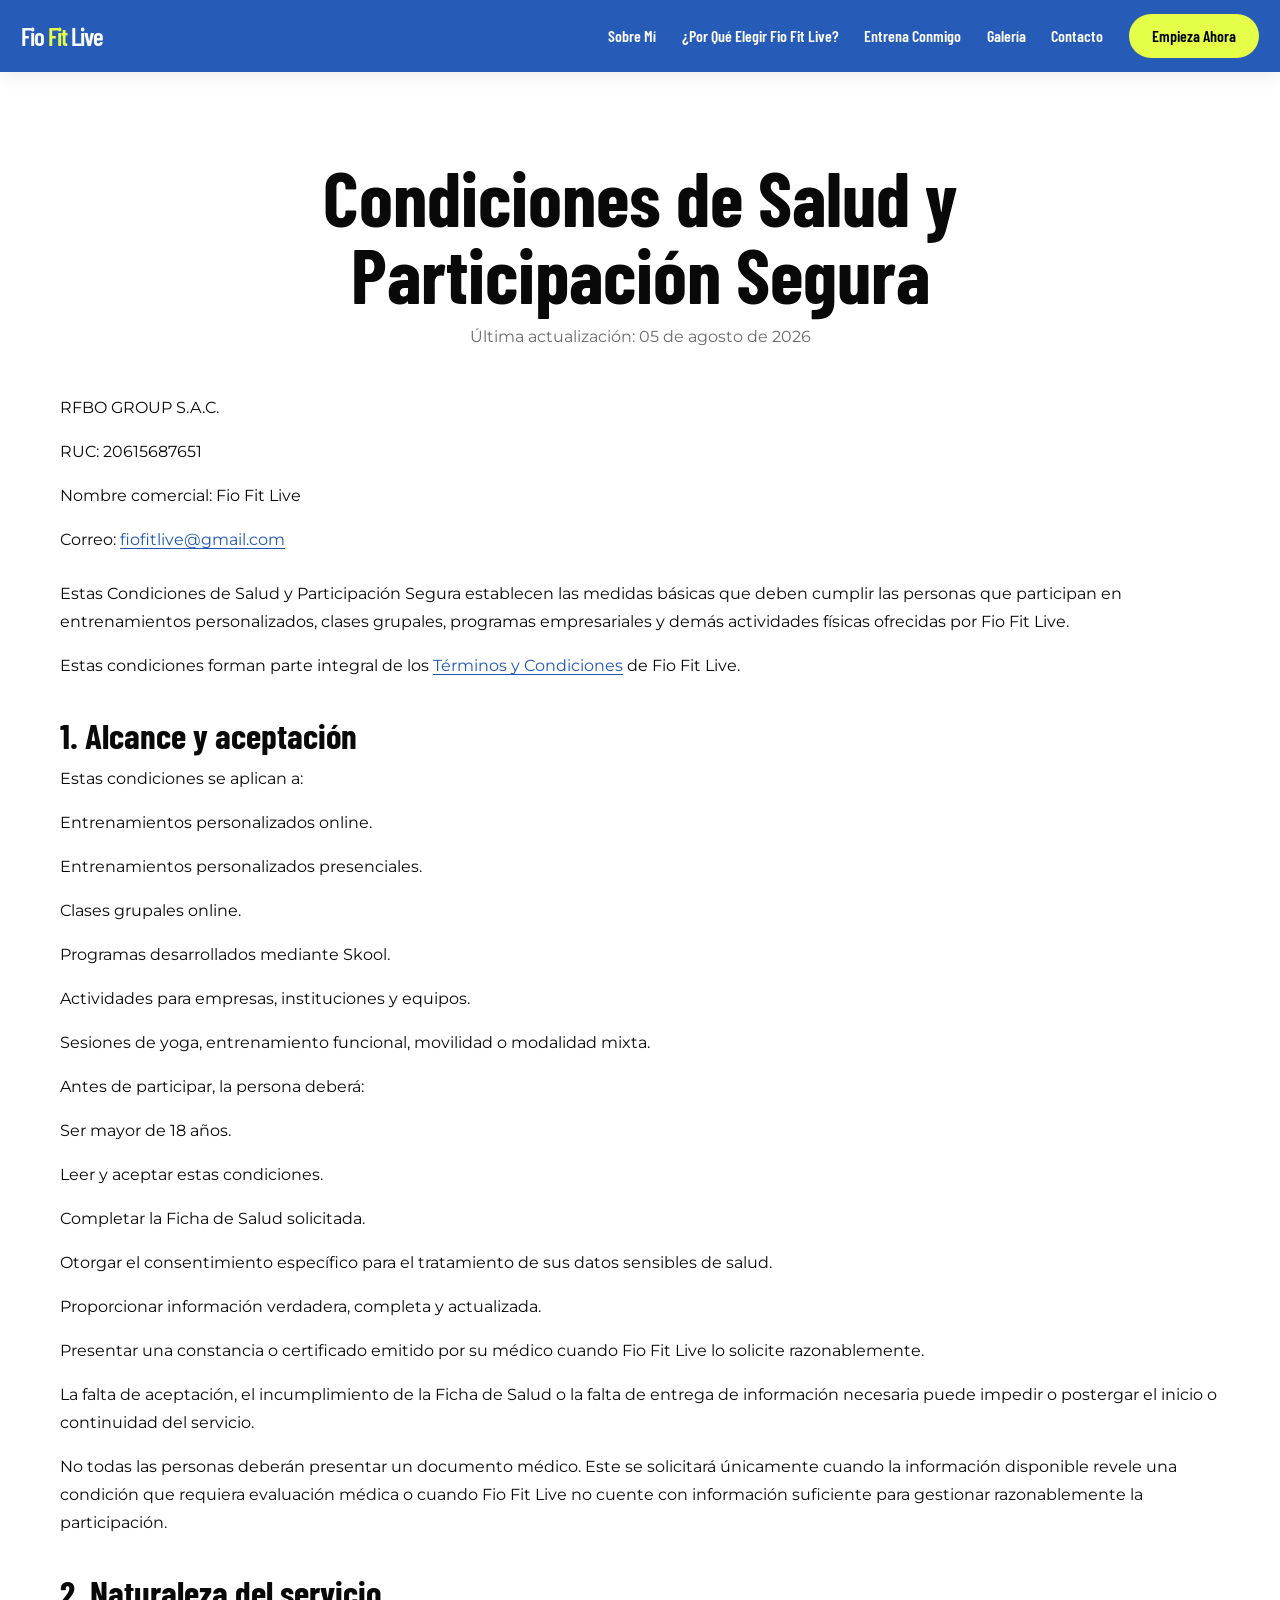
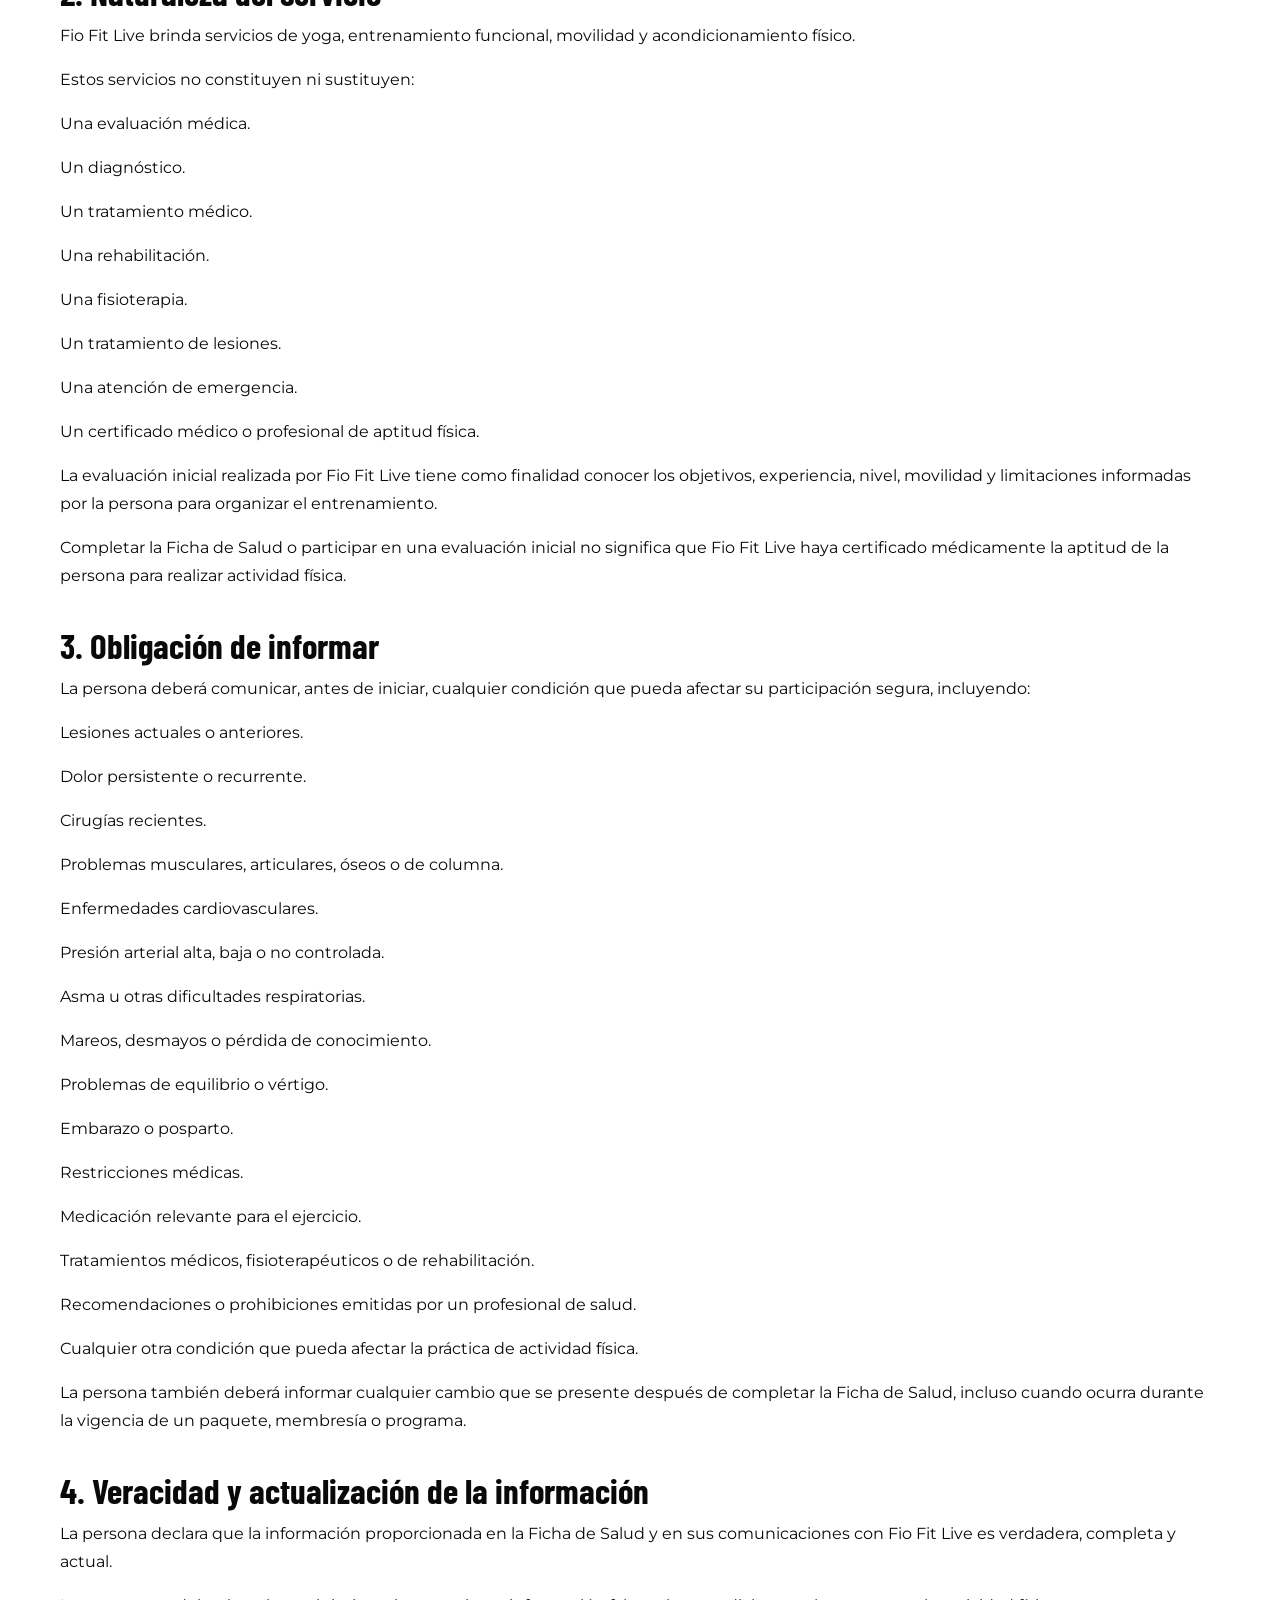
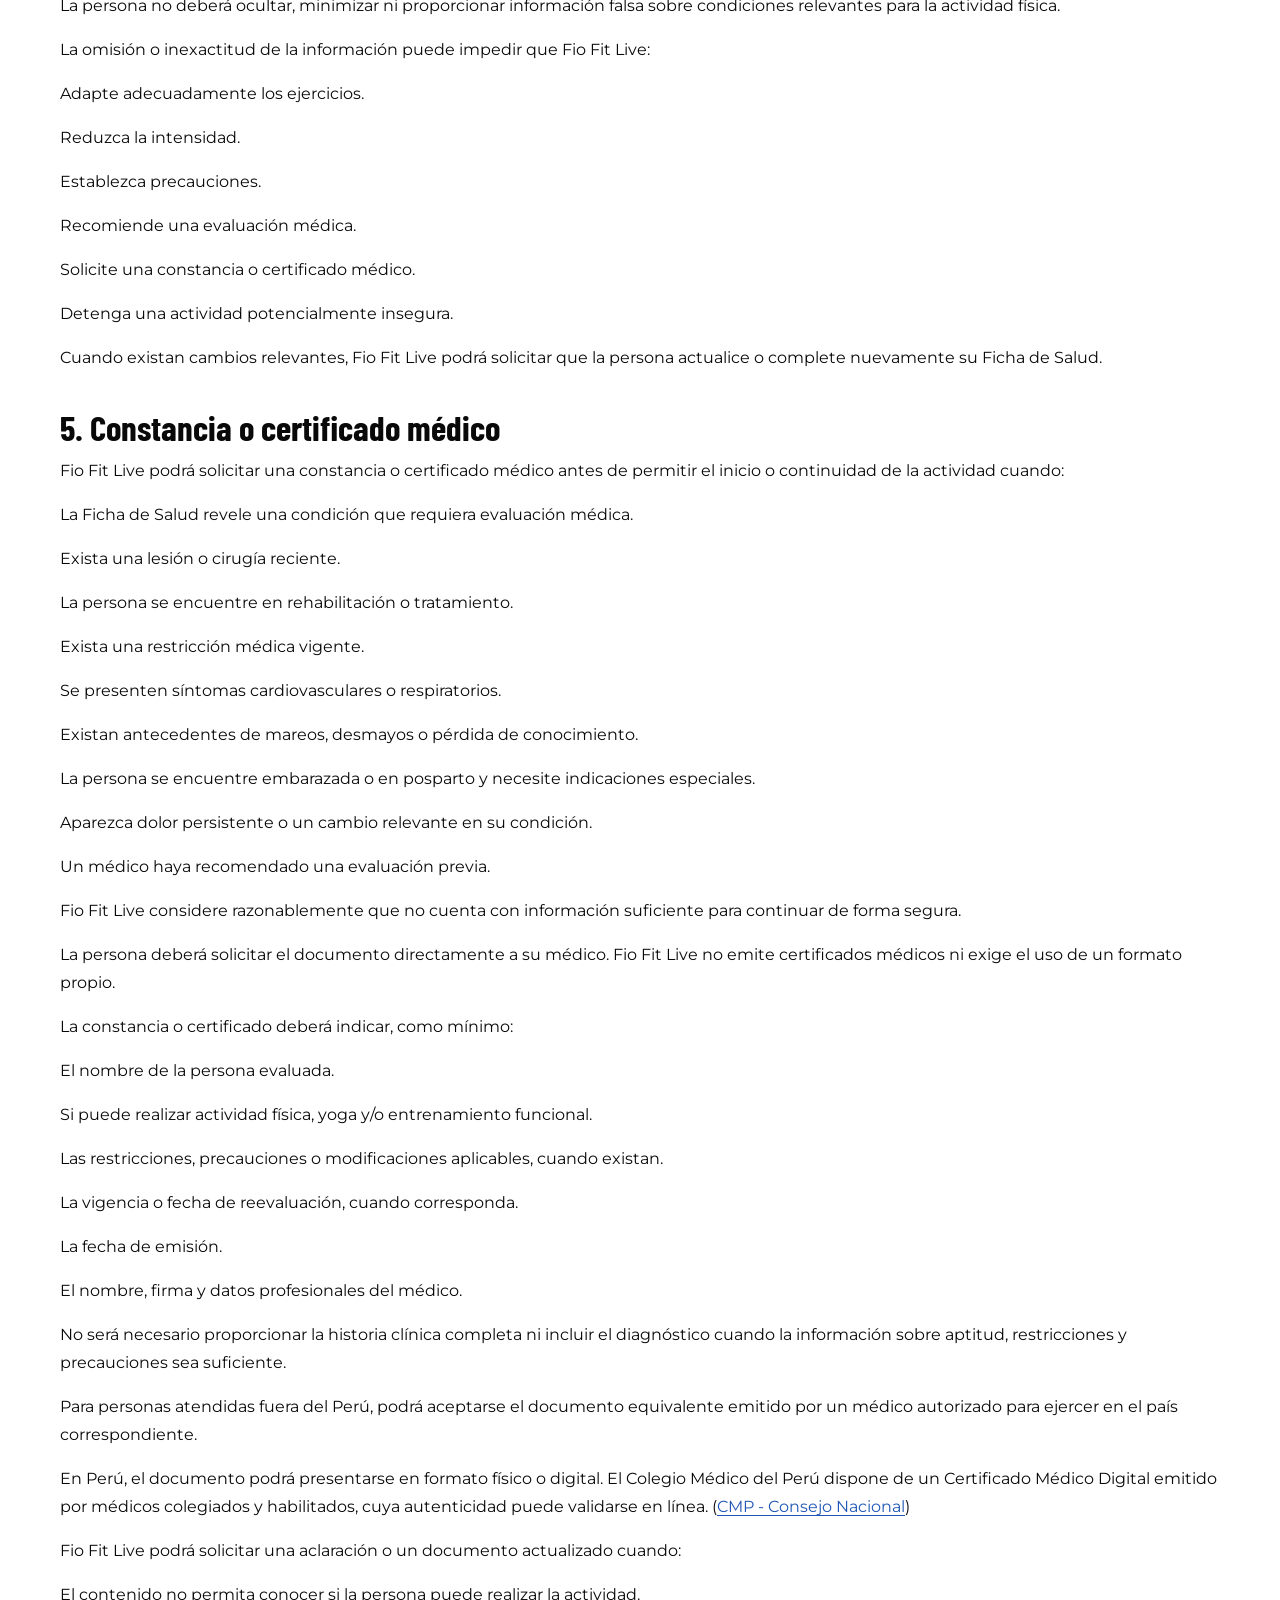
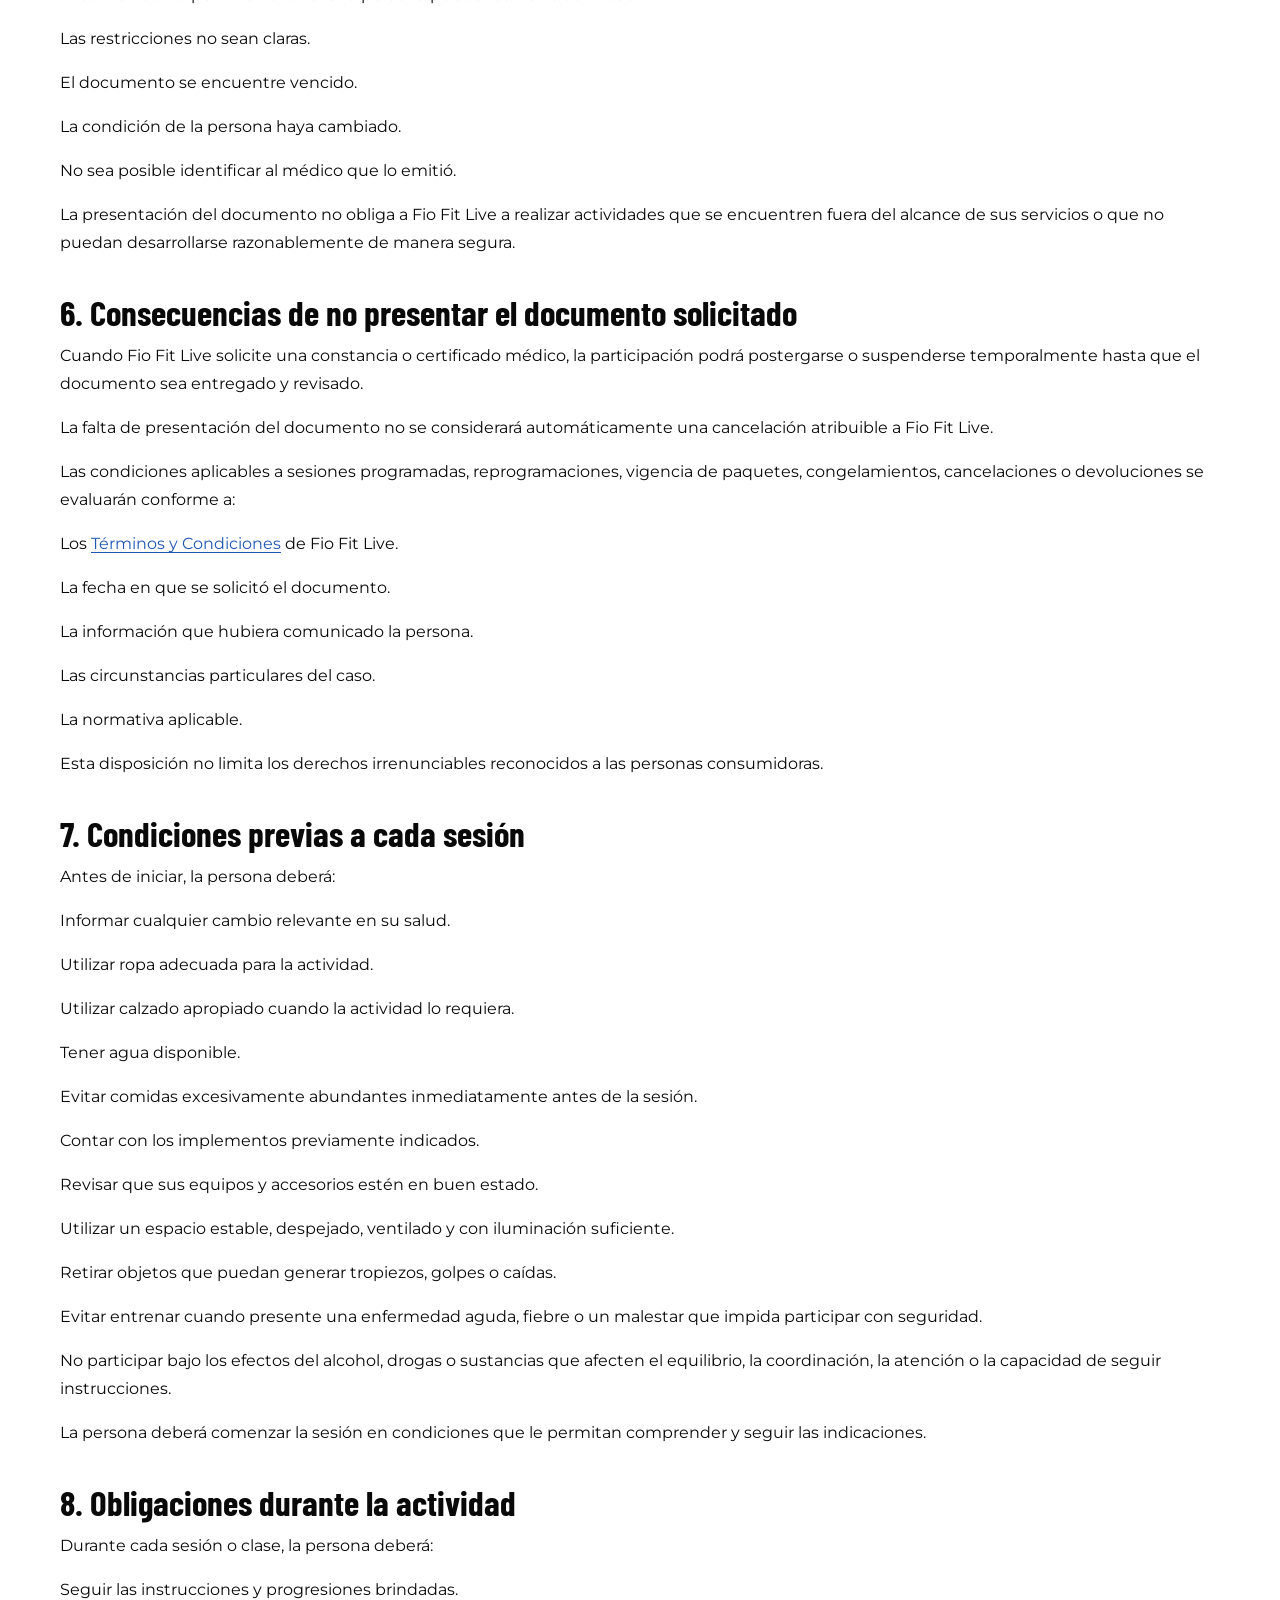
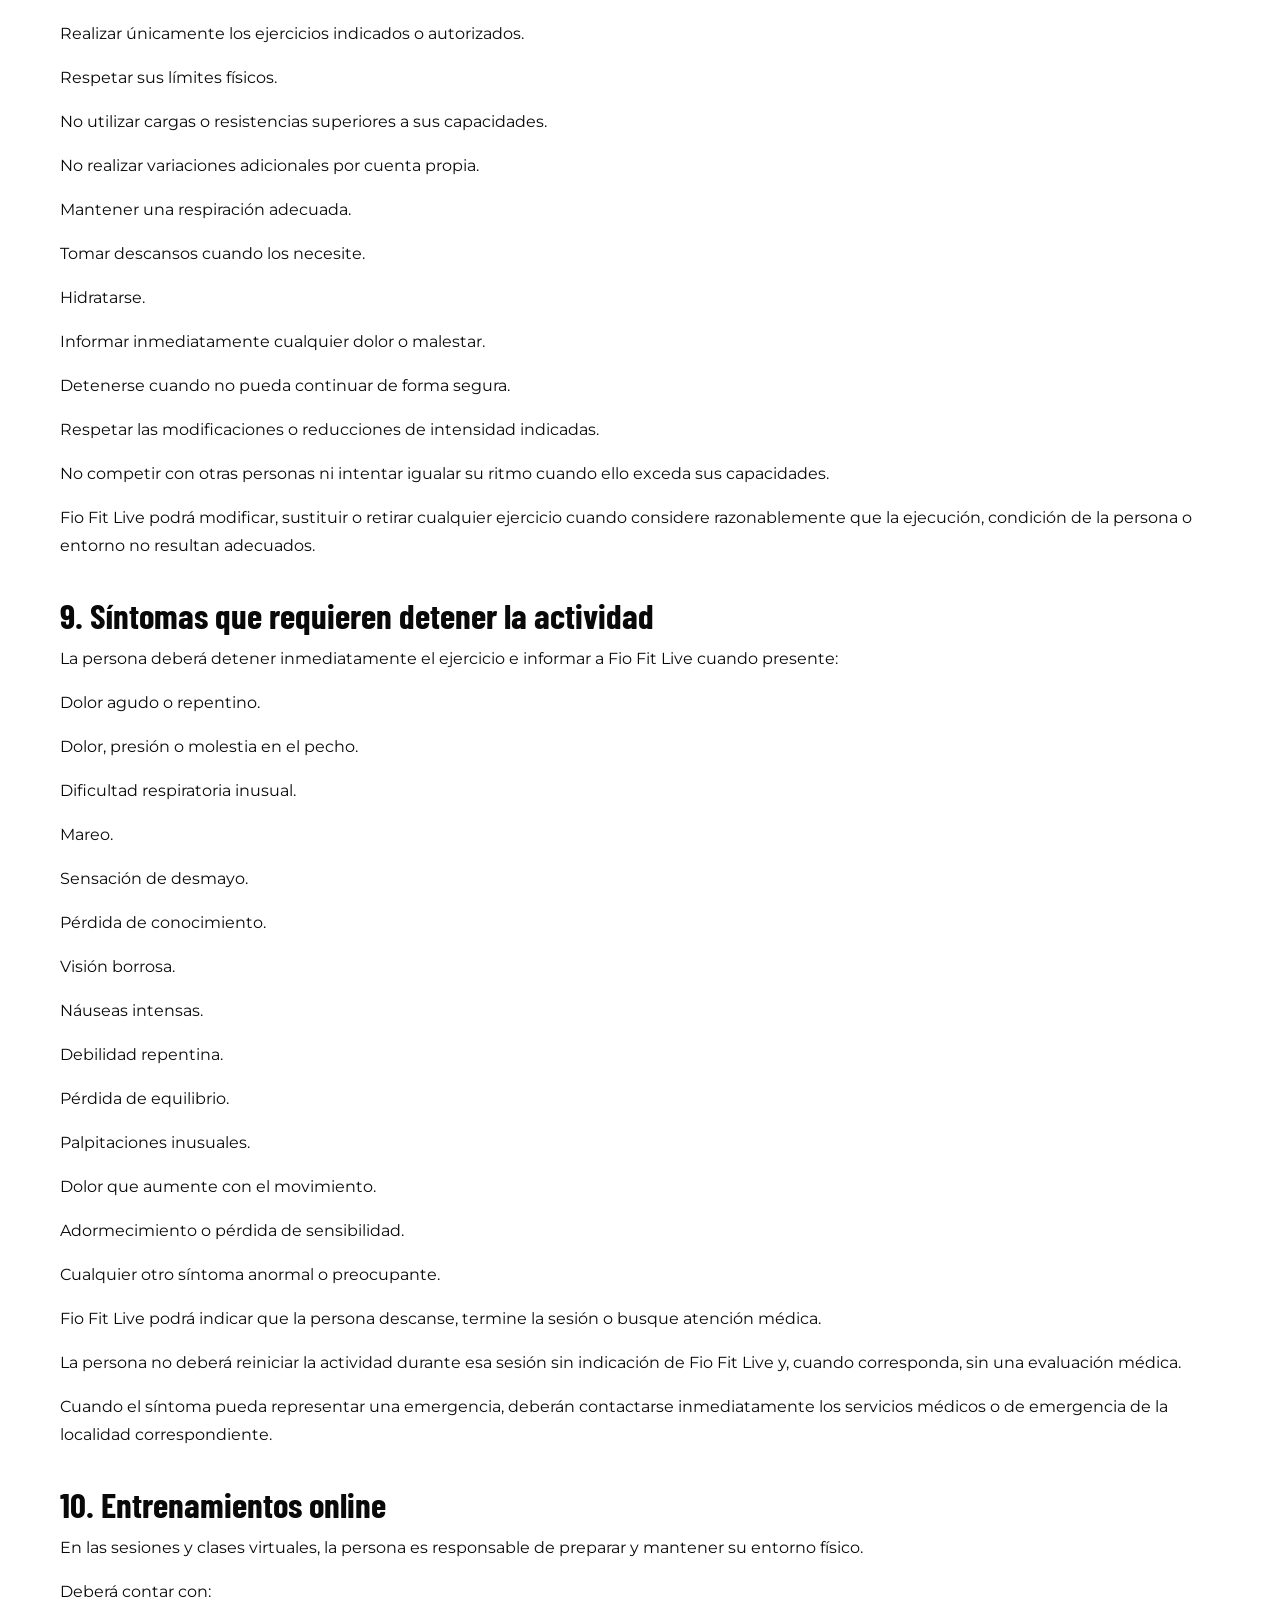
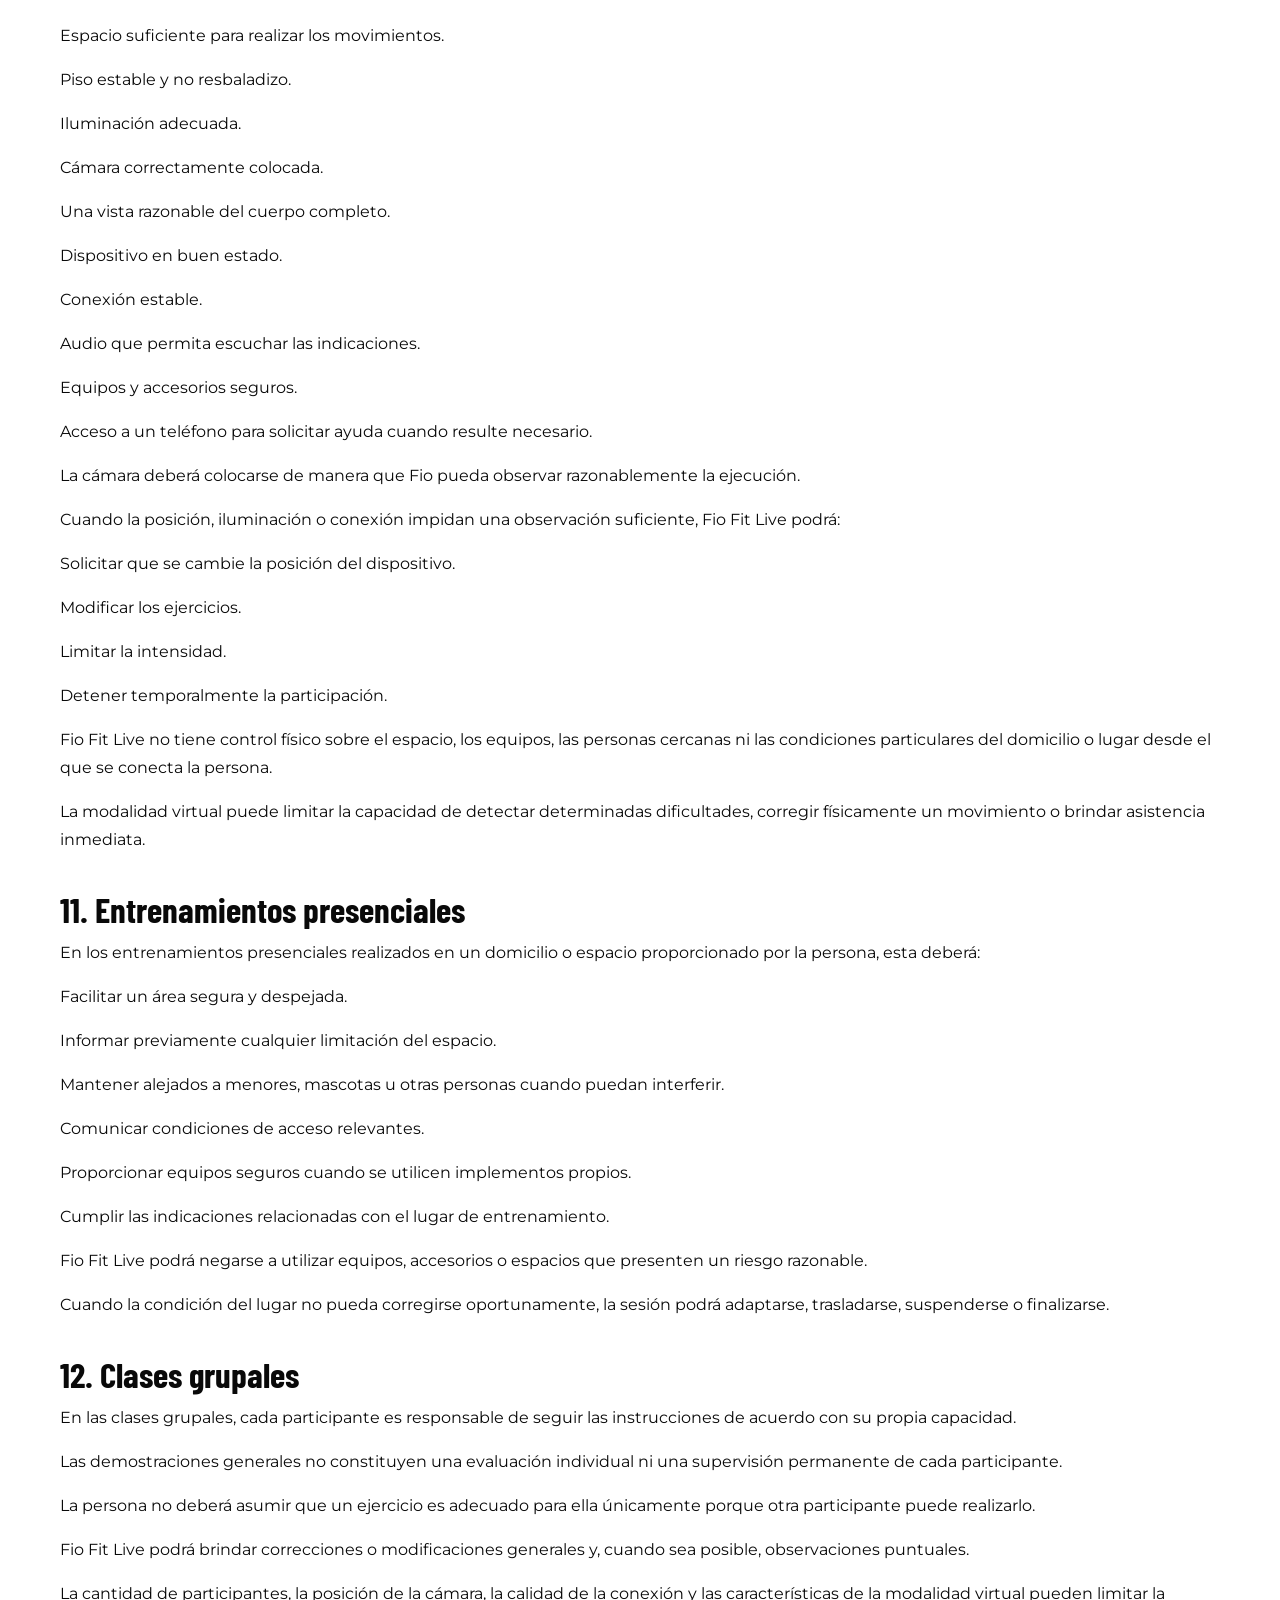
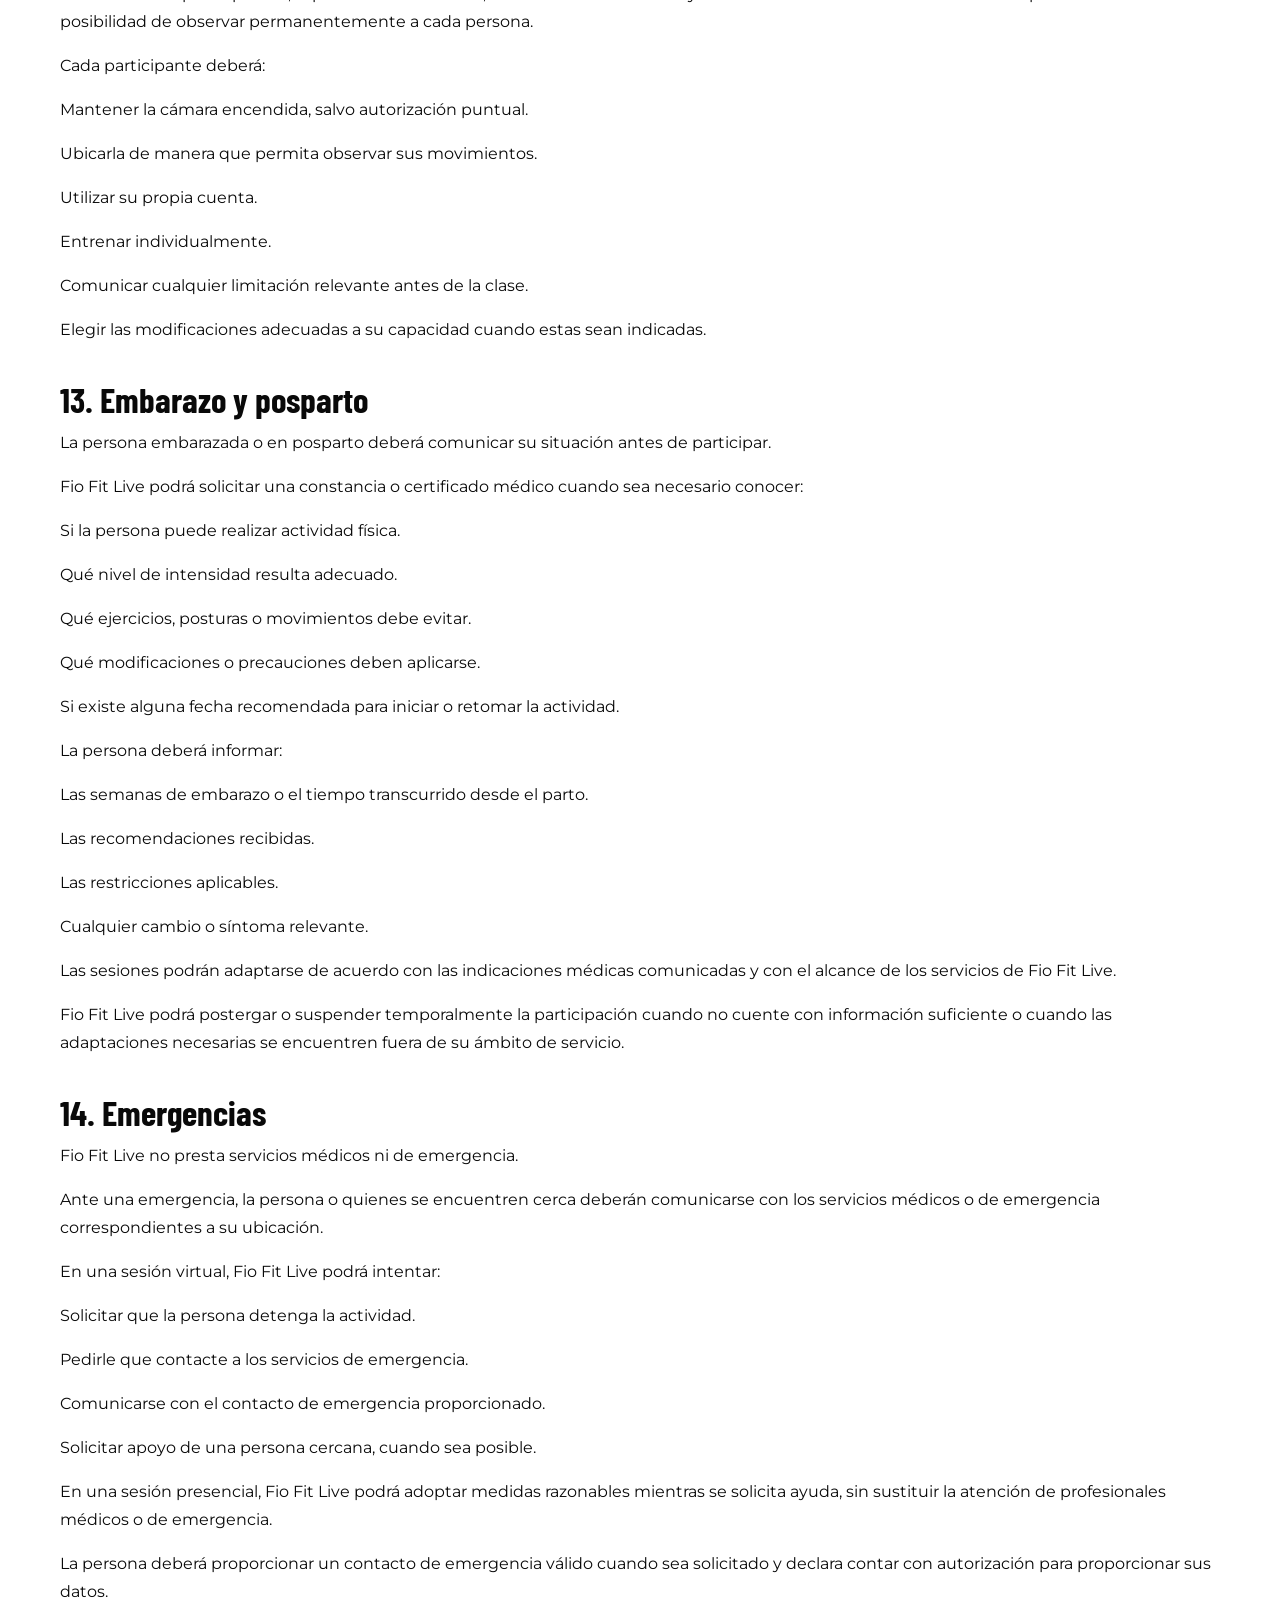
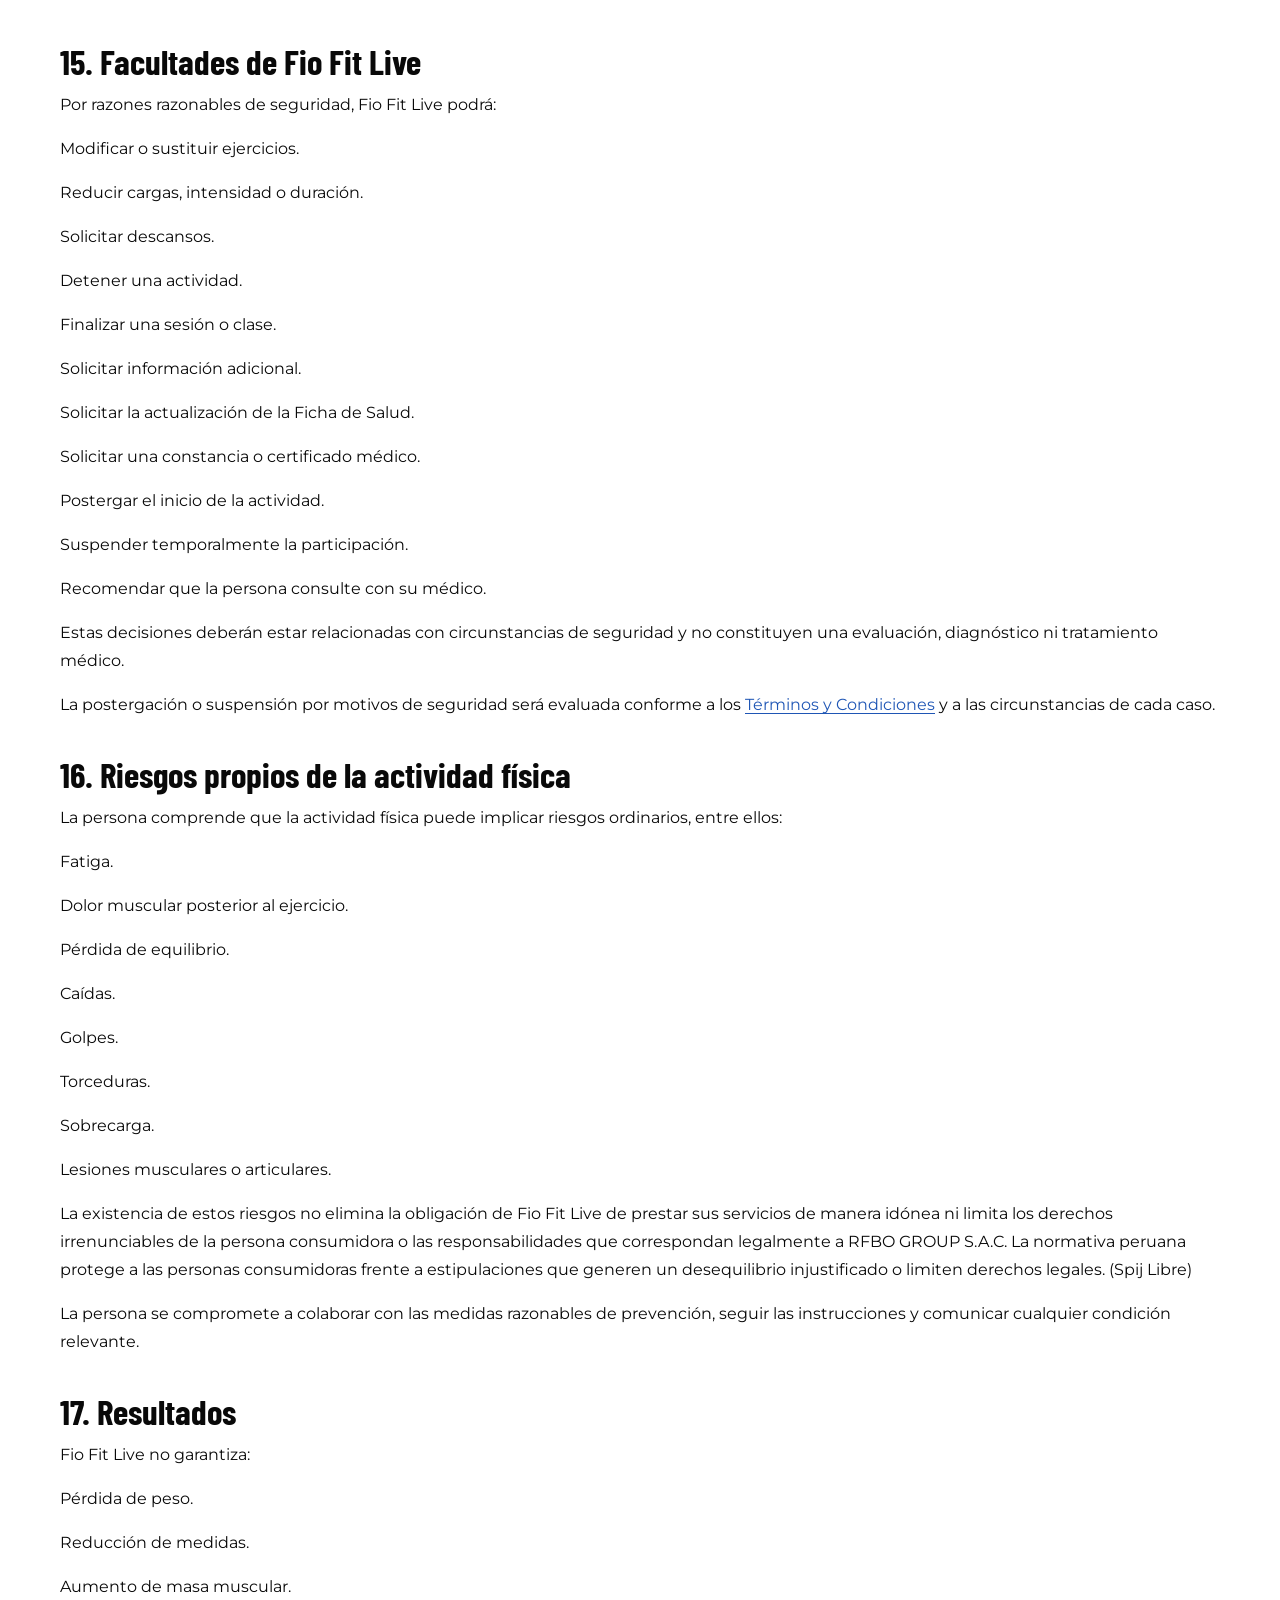
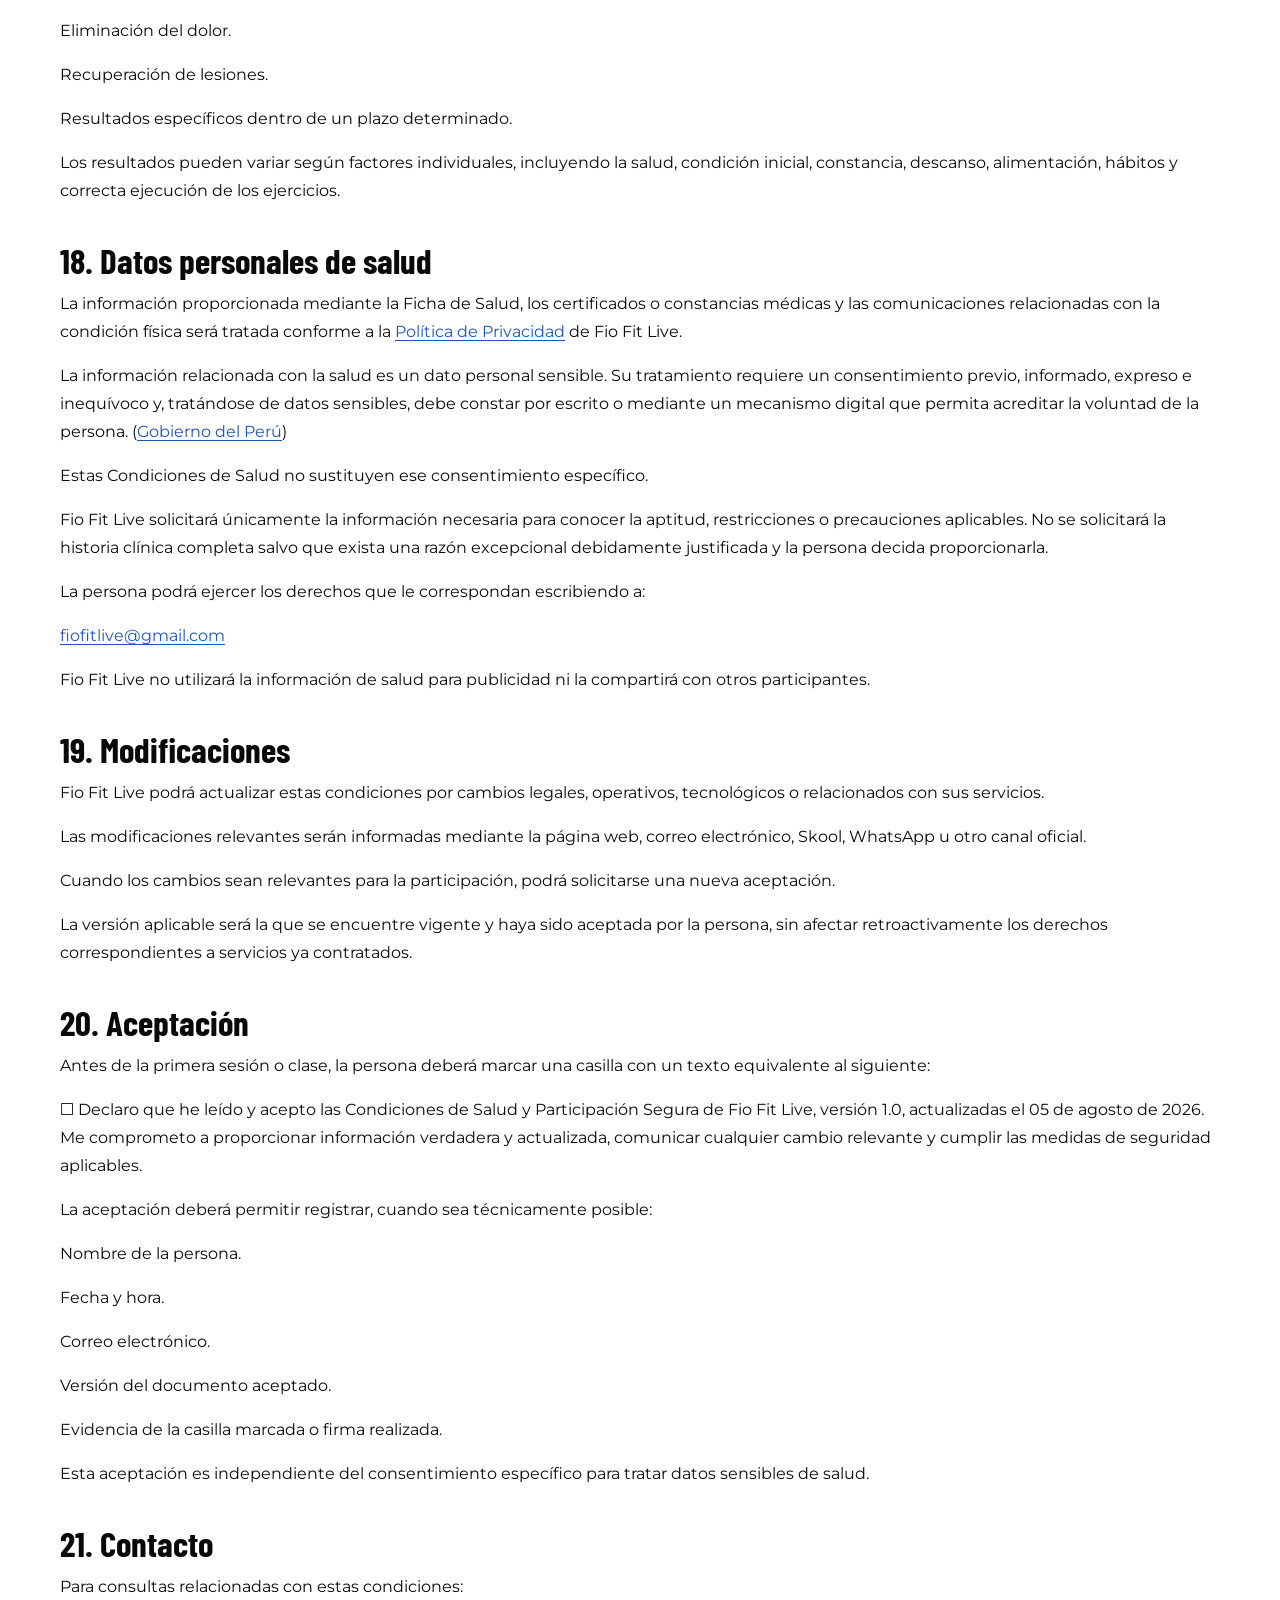
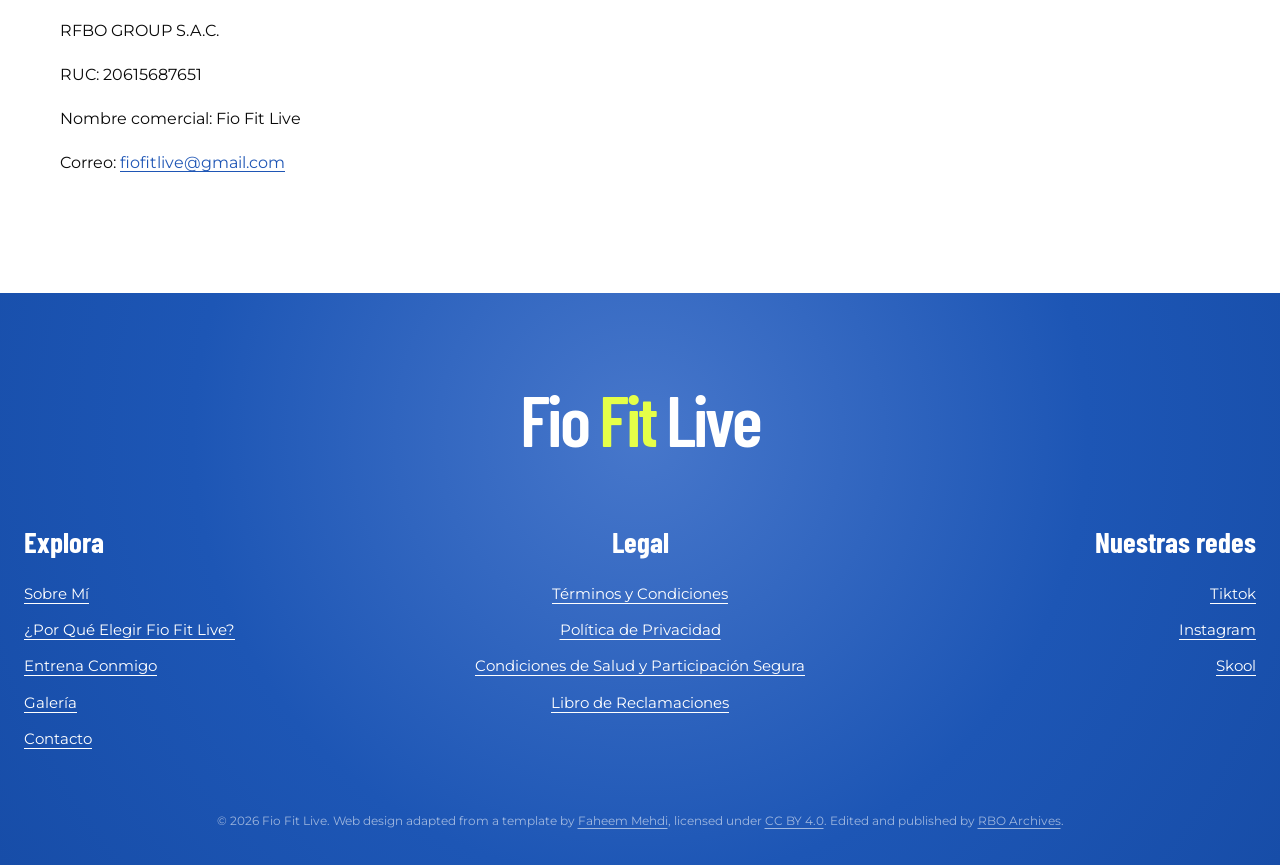
==== condiciones-de-salud.html @ b4b94cd4 "Add files via upload" ====
<!doctype html><html lang="es"><head><meta charset="utf-8"><meta name="viewport" content="width=device-width, initial-scale=1"><meta name="description" content="Condiciones de Salud y Participación Segura de Fio Fit Live."><title>Condiciones de Salud y Participación Segura | Fio Fit Live</title><link rel="icon" href="assets/favicon.ico" sizes="any"><link rel="icon" type="image/png" href="assets/favicon.png"><link rel="preconnect" href="https://fonts.googleapis.com"><link rel="preconnect" href="https://fonts.gstatic.com" crossorigin><link href="https://fonts.googleapis.com/css2?family=Barlow+Condensed:wght@500;600;700;800&family=Montserrat:wght@400;500;600;700;800&display=swap" rel="stylesheet"><link rel="stylesheet" href="styles.css"></head><body><a class="skip-link" href="#contenido-legal">Saltar al contenido</a><header class="site-header" data-header><div class="nav-shell"><a class="brand" href="index.html#inicio" aria-label="Fio Fit Live - Inicio">Fio <span>Fit</span> Live</a><button class="nav-toggle" type="button" aria-label="Abrir menú" aria-expanded="false" aria-controls="primary-nav" data-nav-toggle><span></span><span></span><span></span></button><nav class="primary-nav" id="primary-nav" aria-label="Navegación principal" data-nav><a href="index.html#sobre-mi">Sobre Mí</a><a href="index.html#por-que-elegir">¿Por Qué Elegir Fio Fit Live?</a><a href="index.html#entrena-conmigo">Entrena Conmigo</a><a href="index.html#galeria">Galería</a><a href="index.html#contacto">Contacto</a><a class="nav-cta" href="index.html#entrena-conmigo">Empieza Ahora</a></nav></div></header><main class="legal-main" id="contenido-legal"><header class="legal-hero"><h1>Condiciones de Salud y Participación Segura</h1><p>Última actualización: 05 de agosto de 2026</p></header><article class="legal-article"><div class="company-block">
<p>RFBO GROUP S.A.C.</p>
<p>RUC: 20615687651</p>
<p>Nombre comercial: Fio Fit Live</p>
<p>Correo: <a href="mailto:fiofitlive@gmail.com">fiofitlive@gmail.com</a></p>
</div>
<p>Estas Condiciones de Salud y Participación Segura establecen las medidas básicas que deben cumplir las personas que participan en entrenamientos personalizados, clases grupales, programas empresariales y demás actividades físicas ofrecidas por Fio Fit Live.</p>
<p>Estas condiciones forman parte integral de los <a href="terminos-y-condiciones.html" target="_blank" rel="noopener">Términos y Condiciones</a> de Fio Fit Live.</p>
<h2>1. Alcance y aceptación</h2>
<p>Estas condiciones se aplican a:</p>
<p>Entrenamientos personalizados online.</p>
<p>Entrenamientos personalizados presenciales.</p>
<p>Clases grupales online.</p>
<p>Programas desarrollados mediante Skool.</p>
<p>Actividades para empresas, instituciones y equipos.</p>
<p>Sesiones de yoga, entrenamiento funcional, movilidad o modalidad mixta.</p>
<p>Antes de participar, la persona deberá:</p>
<p>Ser mayor de 18 años.</p>
<p>Leer y aceptar estas condiciones.</p>
<p>Completar la Ficha de Salud solicitada.</p>
<p>Otorgar el consentimiento específico para el tratamiento de sus datos sensibles de salud.</p>
<p>Proporcionar información verdadera, completa y actualizada.</p>
<p>Presentar una constancia o certificado emitido por su médico cuando Fio Fit Live lo solicite razonablemente.</p>
<p>La falta de aceptación, el incumplimiento de la Ficha de Salud o la falta de entrega de información necesaria puede impedir o postergar el inicio o continuidad del servicio.</p>
<p>No todas las personas deberán presentar un documento médico. Este se solicitará únicamente cuando la información disponible revele una condición que requiera evaluación médica o cuando Fio Fit Live no cuente con información suficiente para gestionar razonablemente la participación.</p>
<h2>2. Naturaleza del servicio</h2>
<p>Fio Fit Live brinda servicios de yoga, entrenamiento funcional, movilidad y acondicionamiento físico.</p>
<p>Estos servicios no constituyen ni sustituyen:</p>
<p>Una evaluación médica.</p>
<p>Un diagnóstico.</p>
<p>Un tratamiento médico.</p>
<p>Una rehabilitación.</p>
<p>Una fisioterapia.</p>
<p>Un tratamiento de lesiones.</p>
<p>Una atención de emergencia.</p>
<p>Un certificado médico o profesional de aptitud física.</p>
<p>La evaluación inicial realizada por Fio Fit Live tiene como finalidad conocer los objetivos, experiencia, nivel, movilidad y limitaciones informadas por la persona para organizar el entrenamiento.</p>
<p>Completar la Ficha de Salud o participar en una evaluación inicial no significa que Fio Fit Live haya certificado médicamente la aptitud de la persona para realizar actividad física.</p>
<h2>3. Obligación de informar</h2>
<p>La persona deberá comunicar, antes de iniciar, cualquier condición que pueda afectar su participación segura, incluyendo:</p>
<p>Lesiones actuales o anteriores.</p>
<p>Dolor persistente o recurrente.</p>
<p>Cirugías recientes.</p>
<p>Problemas musculares, articulares, óseos o de columna.</p>
<p>Enfermedades cardiovasculares.</p>
<p>Presión arterial alta, baja o no controlada.</p>
<p>Asma u otras dificultades respiratorias.</p>
<p>Mareos, desmayos o pérdida de conocimiento.</p>
<p>Problemas de equilibrio o vértigo.</p>
<p>Embarazo o posparto.</p>
<p>Restricciones médicas.</p>
<p>Medicación relevante para el ejercicio.</p>
<p>Tratamientos médicos, fisioterapéuticos o de rehabilitación.</p>
<p>Recomendaciones o prohibiciones emitidas por un profesional de salud.</p>
<p>Cualquier otra condición que pueda afectar la práctica de actividad física.</p>
<p>La persona también deberá informar cualquier cambio que se presente después de completar la Ficha de Salud, incluso cuando ocurra durante la vigencia de un paquete, membresía o programa.</p>
<h2>4. Veracidad y actualización de la información</h2>
<p>La persona declara que la información proporcionada en la Ficha de Salud y en sus comunicaciones con Fio Fit Live es verdadera, completa y actual.</p>
<p>La persona no deberá ocultar, minimizar ni proporcionar información falsa sobre condiciones relevantes para la actividad física.</p>
<p>La omisión o inexactitud de la información puede impedir que Fio Fit Live:</p>
<p>Adapte adecuadamente los ejercicios.</p>
<p>Reduzca la intensidad.</p>
<p>Establezca precauciones.</p>
<p>Recomiende una evaluación médica.</p>
<p>Solicite una constancia o certificado médico.</p>
<p>Detenga una actividad potencialmente insegura.</p>
<p>Cuando existan cambios relevantes, Fio Fit Live podrá solicitar que la persona actualice o complete nuevamente su Ficha de Salud.</p>
<h2>5. Constancia o certificado médico</h2>
<p>Fio Fit Live podrá solicitar una constancia o certificado médico antes de permitir el inicio o continuidad de la actividad cuando:</p>
<p>La Ficha de Salud revele una condición que requiera evaluación médica.</p>
<p>Exista una lesión o cirugía reciente.</p>
<p>La persona se encuentre en rehabilitación o tratamiento.</p>
<p>Exista una restricción médica vigente.</p>
<p>Se presenten síntomas cardiovasculares o respiratorios.</p>
<p>Existan antecedentes de mareos, desmayos o pérdida de conocimiento.</p>
<p>La persona se encuentre embarazada o en posparto y necesite indicaciones especiales.</p>
<p>Aparezca dolor persistente o un cambio relevante en su condición.</p>
<p>Un médico haya recomendado una evaluación previa.</p>
<p>Fio Fit Live considere razonablemente que no cuenta con información suficiente para continuar de forma segura.</p>
<p>La persona deberá solicitar el documento directamente a su médico. Fio Fit Live no emite certificados médicos ni exige el uso de un formato propio.</p>
<p>La constancia o certificado deberá indicar, como mínimo:</p>
<p>El nombre de la persona evaluada.</p>
<p>Si puede realizar actividad física, yoga y/o entrenamiento funcional.</p>
<p>Las restricciones, precauciones o modificaciones aplicables, cuando existan.</p>
<p>La vigencia o fecha de reevaluación, cuando corresponda.</p>
<p>La fecha de emisión.</p>
<p>El nombre, firma y datos profesionales del médico.</p>
<p>No será necesario proporcionar la historia clínica completa ni incluir el diagnóstico cuando la información sobre aptitud, restricciones y precauciones sea suficiente.</p>
<p>Para personas atendidas fuera del Perú, podrá aceptarse el documento equivalente emitido por un médico autorizado para ejercer en el país correspondiente.</p>
<p>En Perú, el documento podrá presentarse en formato físico o digital. El Colegio Médico del Perú dispone de un Certificado Médico Digital emitido por médicos colegiados y habilitados, cuya autenticidad puede validarse en línea. (<a href="https://cmp.org.pe/certificado-medico-digital/" target="_blank" rel="noopener">CMP - Consejo Nacional</a>)</p>
<p>Fio Fit Live podrá solicitar una aclaración o un documento actualizado cuando:</p>
<p>El contenido no permita conocer si la persona puede realizar la actividad.</p>
<p>Las restricciones no sean claras.</p>
<p>El documento se encuentre vencido.</p>
<p>La condición de la persona haya cambiado.</p>
<p>No sea posible identificar al médico que lo emitió.</p>
<p>La presentación del documento no obliga a Fio Fit Live a realizar actividades que se encuentren fuera del alcance de sus servicios o que no puedan desarrollarse razonablemente de manera segura.</p>
<h2>6. Consecuencias de no presentar el documento solicitado</h2>
<p>Cuando Fio Fit Live solicite una constancia o certificado médico, la participación podrá postergarse o suspenderse temporalmente hasta que el documento sea entregado y revisado.</p>
<p>La falta de presentación del documento no se considerará automáticamente una cancelación atribuible a Fio Fit Live.</p>
<p>Las condiciones aplicables a sesiones programadas, reprogramaciones, vigencia de paquetes, congelamientos, cancelaciones o devoluciones se evaluarán conforme a:</p>
<p>Los <a href="terminos-y-condiciones.html" target="_blank" rel="noopener">Términos y Condiciones</a> de Fio Fit Live.</p>
<p>La fecha en que se solicitó el documento.</p>
<p>La información que hubiera comunicado la persona.</p>
<p>Las circunstancias particulares del caso.</p>
<p>La normativa aplicable.</p>
<p>Esta disposición no limita los derechos irrenunciables reconocidos a las personas consumidoras.</p>
<h2>7. Condiciones previas a cada sesión</h2>
<p>Antes de iniciar, la persona deberá:</p>
<p>Informar cualquier cambio relevante en su salud.</p>
<p>Utilizar ropa adecuada para la actividad.</p>
<p>Utilizar calzado apropiado cuando la actividad lo requiera.</p>
<p>Tener agua disponible.</p>
<p>Evitar comidas excesivamente abundantes inmediatamente antes de la sesión.</p>
<p>Contar con los implementos previamente indicados.</p>
<p>Revisar que sus equipos y accesorios estén en buen estado.</p>
<p>Utilizar un espacio estable, despejado, ventilado y con iluminación suficiente.</p>
<p>Retirar objetos que puedan generar tropiezos, golpes o caídas.</p>
<p>Evitar entrenar cuando presente una enfermedad aguda, fiebre o un malestar que impida participar con seguridad.</p>
<p>No participar bajo los efectos del alcohol, drogas o sustancias que afecten el equilibrio, la coordinación, la atención o la capacidad de seguir instrucciones.</p>
<p>La persona deberá comenzar la sesión en condiciones que le permitan comprender y seguir las indicaciones.</p>
<h2>8. Obligaciones durante la actividad</h2>
<p>Durante cada sesión o clase, la persona deberá:</p>
<p>Seguir las instrucciones y progresiones brindadas.</p>
<p>Realizar únicamente los ejercicios indicados o autorizados.</p>
<p>Respetar sus límites físicos.</p>
<p>No utilizar cargas o resistencias superiores a sus capacidades.</p>
<p>No realizar variaciones adicionales por cuenta propia.</p>
<p>Mantener una respiración adecuada.</p>
<p>Tomar descansos cuando los necesite.</p>
<p>Hidratarse.</p>
<p>Informar inmediatamente cualquier dolor o malestar.</p>
<p>Detenerse cuando no pueda continuar de forma segura.</p>
<p>Respetar las modificaciones o reducciones de intensidad indicadas.</p>
<p>No competir con otras personas ni intentar igualar su ritmo cuando ello exceda sus capacidades.</p>
<p>Fio Fit Live podrá modificar, sustituir o retirar cualquier ejercicio cuando considere razonablemente que la ejecución, condición de la persona o entorno no resultan adecuados.</p>
<h2>9. Síntomas que requieren detener la actividad</h2>
<p>La persona deberá detener inmediatamente el ejercicio e informar a Fio Fit Live cuando presente:</p>
<p>Dolor agudo o repentino.</p>
<p>Dolor, presión o molestia en el pecho.</p>
<p>Dificultad respiratoria inusual.</p>
<p>Mareo.</p>
<p>Sensación de desmayo.</p>
<p>Pérdida de conocimiento.</p>
<p>Visión borrosa.</p>
<p>Náuseas intensas.</p>
<p>Debilidad repentina.</p>
<p>Pérdida de equilibrio.</p>
<p>Palpitaciones inusuales.</p>
<p>Dolor que aumente con el movimiento.</p>
<p>Adormecimiento o pérdida de sensibilidad.</p>
<p>Cualquier otro síntoma anormal o preocupante.</p>
<p>Fio Fit Live podrá indicar que la persona descanse, termine la sesión o busque atención médica.</p>
<p>La persona no deberá reiniciar la actividad durante esa sesión sin indicación de Fio Fit Live y, cuando corresponda, sin una evaluación médica.</p>
<p>Cuando el síntoma pueda representar una emergencia, deberán contactarse inmediatamente los servicios médicos o de emergencia de la localidad correspondiente.</p>
<h2>10. Entrenamientos online</h2>
<p>En las sesiones y clases virtuales, la persona es responsable de preparar y mantener su entorno físico.</p>
<p>Deberá contar con:</p>
<p>Espacio suficiente para realizar los movimientos.</p>
<p>Piso estable y no resbaladizo.</p>
<p>Iluminación adecuada.</p>
<p>Cámara correctamente colocada.</p>
<p>Una vista razonable del cuerpo completo.</p>
<p>Dispositivo en buen estado.</p>
<p>Conexión estable.</p>
<p>Audio que permita escuchar las indicaciones.</p>
<p>Equipos y accesorios seguros.</p>
<p>Acceso a un teléfono para solicitar ayuda cuando resulte necesario.</p>
<p>La cámara deberá colocarse de manera que Fio pueda observar razonablemente la ejecución.</p>
<p>Cuando la posición, iluminación o conexión impidan una observación suficiente, Fio Fit Live podrá:</p>
<p>Solicitar que se cambie la posición del dispositivo.</p>
<p>Modificar los ejercicios.</p>
<p>Limitar la intensidad.</p>
<p>Detener temporalmente la participación.</p>
<p>Fio Fit Live no tiene control físico sobre el espacio, los equipos, las personas cercanas ni las condiciones particulares del domicilio o lugar desde el que se conecta la persona.</p>
<p>La modalidad virtual puede limitar la capacidad de detectar determinadas dificultades, corregir físicamente un movimiento o brindar asistencia inmediata.</p>
<h2>11. Entrenamientos presenciales</h2>
<p>En los entrenamientos presenciales realizados en un domicilio o espacio proporcionado por la persona, esta deberá:</p>
<p>Facilitar un área segura y despejada.</p>
<p>Informar previamente cualquier limitación del espacio.</p>
<p>Mantener alejados a menores, mascotas u otras personas cuando puedan interferir.</p>
<p>Comunicar condiciones de acceso relevantes.</p>
<p>Proporcionar equipos seguros cuando se utilicen implementos propios.</p>
<p>Cumplir las indicaciones relacionadas con el lugar de entrenamiento.</p>
<p>Fio Fit Live podrá negarse a utilizar equipos, accesorios o espacios que presenten un riesgo razonable.</p>
<p>Cuando la condición del lugar no pueda corregirse oportunamente, la sesión podrá adaptarse, trasladarse, suspenderse o finalizarse.</p>
<h2>12. Clases grupales</h2>
<p>En las clases grupales, cada participante es responsable de seguir las instrucciones de acuerdo con su propia capacidad.</p>
<p>Las demostraciones generales no constituyen una evaluación individual ni una supervisión permanente de cada participante.</p>
<p>La persona no deberá asumir que un ejercicio es adecuado para ella únicamente porque otra participante puede realizarlo.</p>
<p>Fio Fit Live podrá brindar correcciones o modificaciones generales y, cuando sea posible, observaciones puntuales.</p>
<p>La cantidad de participantes, la posición de la cámara, la calidad de la conexión y las características de la modalidad virtual pueden limitar la posibilidad de observar permanentemente a cada persona.</p>
<p>Cada participante deberá:</p>
<p>Mantener la cámara encendida, salvo autorización puntual.</p>
<p>Ubicarla de manera que permita observar sus movimientos.</p>
<p>Utilizar su propia cuenta.</p>
<p>Entrenar individualmente.</p>
<p>Comunicar cualquier limitación relevante antes de la clase.</p>
<p>Elegir las modificaciones adecuadas a su capacidad cuando estas sean indicadas.</p>
<h2>13. Embarazo y posparto</h2>
<p>La persona embarazada o en posparto deberá comunicar su situación antes de participar.</p>
<p>Fio Fit Live podrá solicitar una constancia o certificado médico cuando sea necesario conocer:</p>
<p>Si la persona puede realizar actividad física.</p>
<p>Qué nivel de intensidad resulta adecuado.</p>
<p>Qué ejercicios, posturas o movimientos debe evitar.</p>
<p>Qué modificaciones o precauciones deben aplicarse.</p>
<p>Si existe alguna fecha recomendada para iniciar o retomar la actividad.</p>
<p>La persona deberá informar:</p>
<p>Las semanas de embarazo o el tiempo transcurrido desde el parto.</p>
<p>Las recomendaciones recibidas.</p>
<p>Las restricciones aplicables.</p>
<p>Cualquier cambio o síntoma relevante.</p>
<p>Las sesiones podrán adaptarse de acuerdo con las indicaciones médicas comunicadas y con el alcance de los servicios de Fio Fit Live.</p>
<p>Fio Fit Live podrá postergar o suspender temporalmente la participación cuando no cuente con información suficiente o cuando las adaptaciones necesarias se encuentren fuera de su ámbito de servicio.</p>
<h2>14. Emergencias</h2>
<p>Fio Fit Live no presta servicios médicos ni de emergencia.</p>
<p>Ante una emergencia, la persona o quienes se encuentren cerca deberán comunicarse con los servicios médicos o de emergencia correspondientes a su ubicación.</p>
<p>En una sesión virtual, Fio Fit Live podrá intentar:</p>
<p>Solicitar que la persona detenga la actividad.</p>
<p>Pedirle que contacte a los servicios de emergencia.</p>
<p>Comunicarse con el contacto de emergencia proporcionado.</p>
<p>Solicitar apoyo de una persona cercana, cuando sea posible.</p>
<p>En una sesión presencial, Fio Fit Live podrá adoptar medidas razonables mientras se solicita ayuda, sin sustituir la atención de profesionales médicos o de emergencia.</p>
<p>La persona deberá proporcionar un contacto de emergencia válido cuando sea solicitado y declara contar con autorización para proporcionar sus datos.</p>
<h2>15. Facultades de Fio Fit Live</h2>
<p>Por razones razonables de seguridad, Fio Fit Live podrá:</p>
<p>Modificar o sustituir ejercicios.</p>
<p>Reducir cargas, intensidad o duración.</p>
<p>Solicitar descansos.</p>
<p>Detener una actividad.</p>
<p>Finalizar una sesión o clase.</p>
<p>Solicitar información adicional.</p>
<p>Solicitar la actualización de la Ficha de Salud.</p>
<p>Solicitar una constancia o certificado médico.</p>
<p>Postergar el inicio de la actividad.</p>
<p>Suspender temporalmente la participación.</p>
<p>Recomendar que la persona consulte con su médico.</p>
<p>Estas decisiones deberán estar relacionadas con circunstancias de seguridad y no constituyen una evaluación, diagnóstico ni tratamiento médico.</p>
<p>La postergación o suspensión por motivos de seguridad será evaluada conforme a los <a href="terminos-y-condiciones.html" target="_blank" rel="noopener">Términos y Condiciones</a> y a las circunstancias de cada caso.</p>
<h2>16. Riesgos propios de la actividad física</h2>
<p>La persona comprende que la actividad física puede implicar riesgos ordinarios, entre ellos:</p>
<p>Fatiga.</p>
<p>Dolor muscular posterior al ejercicio.</p>
<p>Pérdida de equilibrio.</p>
<p>Caídas.</p>
<p>Golpes.</p>
<p>Torceduras.</p>
<p>Sobrecarga.</p>
<p>Lesiones musculares o articulares.</p>
<p>La existencia de estos riesgos no elimina la obligación de Fio Fit Live de prestar sus servicios de manera idónea ni limita los derechos irrenunciables de la persona consumidora o las responsabilidades que correspondan legalmente a RFBO GROUP S.A.C. La normativa peruana protege a las personas consumidoras frente a estipulaciones que generen un desequilibrio injustificado o limiten derechos legales. (Spij Libre)</p>
<p>La persona se compromete a colaborar con las medidas razonables de prevención, seguir las instrucciones y comunicar cualquier condición relevante.</p>
<h2>17. Resultados</h2>
<p>Fio Fit Live no garantiza:</p>
<p>Pérdida de peso.</p>
<p>Reducción de medidas.</p>
<p>Aumento de masa muscular.</p>
<p>Eliminación del dolor.</p>
<p>Recuperación de lesiones.</p>
<p>Resultados específicos dentro de un plazo determinado.</p>
<p>Los resultados pueden variar según factores individuales, incluyendo la salud, condición inicial, constancia, descanso, alimentación, hábitos y correcta ejecución de los ejercicios.</p>
<h2>18. Datos personales de salud</h2>
<p>La información proporcionada mediante la Ficha de Salud, los certificados o constancias médicas y las comunicaciones relacionadas con la condición física será tratada conforme a la <a href="politica-de-privacidad.html" target="_blank" rel="noopener">Política de Privacidad</a> de Fio Fit Live.</p>
<p>La información relacionada con la salud es un dato personal sensible. Su tratamiento requiere un consentimiento previo, informado, expreso e inequívoco y, tratándose de datos sensibles, debe constar por escrito o mediante un mecanismo digital que permita acreditar la voluntad de la persona. (<a href="https://www.gob.pe/institucion/congreso-de-la-republica/normas-legales/243470-29733" target="_blank" rel="noopener">Gobierno del Perú</a>)</p>
<p>Estas Condiciones de Salud no sustituyen ese consentimiento específico.</p>
<p>Fio Fit Live solicitará únicamente la información necesaria para conocer la aptitud, restricciones o precauciones aplicables. No se solicitará la historia clínica completa salvo que exista una razón excepcional debidamente justificada y la persona decida proporcionarla.</p>
<p>La persona podrá ejercer los derechos que le correspondan escribiendo a:</p>
<p><a href="mailto:fiofitlive@gmail.com">fiofitlive@gmail.com</a></p>
<p>Fio Fit Live no utilizará la información de salud para publicidad ni la compartirá con otros participantes.</p>
<h2>19. Modificaciones</h2>
<p>Fio Fit Live podrá actualizar estas condiciones por cambios legales, operativos, tecnológicos o relacionados con sus servicios.</p>
<p>Las modificaciones relevantes serán informadas mediante la página web, correo electrónico, Skool, WhatsApp u otro canal oficial.</p>
<p>Cuando los cambios sean relevantes para la participación, podrá solicitarse una nueva aceptación.</p>
<p>La versión aplicable será la que se encuentre vigente y haya sido aceptada por la persona, sin afectar retroactivamente los derechos correspondientes a servicios ya contratados.</p>
<h2>20. Aceptación</h2>
<p>Antes de la primera sesión o clase, la persona deberá marcar una casilla con un texto equivalente al siguiente:</p>
<p>☐ Declaro que he leído y acepto las Condiciones de Salud y Participación Segura de Fio Fit Live, versión 1.0, actualizadas el 05 de agosto de 2026. Me comprometo a proporcionar información verdadera y actualizada, comunicar cualquier cambio relevante y cumplir las medidas de seguridad aplicables.</p>
<p>La aceptación deberá permitir registrar, cuando sea técnicamente posible:</p>
<p>Nombre de la persona.</p>
<p>Fecha y hora.</p>
<p>Correo electrónico.</p>
<p>Versión del documento aceptado.</p>
<p>Evidencia de la casilla marcada o firma realizada.</p>
<p>Esta aceptación es independiente del consentimiento específico para tratar datos sensibles de salud.</p>
<h2>21. Contacto</h2>
<p>Para consultas relacionadas con estas condiciones:</p>
<div class="company-block">
<p>RFBO GROUP S.A.C.</p>
<p>RUC: 20615687651</p>
<p>Nombre comercial: Fio Fit Live</p>
<p>Correo: <a href="mailto:fiofitlive@gmail.com">fiofitlive@gmail.com</a></p>
</div></article></main><footer class="site-footer"><div class="footer-inner"><a class="footer-brand" href="index.html#inicio">Fio <span>Fit</span> Live</a><div class="footer-grid"><div><h2>Explora</h2><a href="index.html#sobre-mi">Sobre Mí</a><a href="index.html#por-que-elegir">¿Por Qué Elegir Fio Fit Live?</a><a href="index.html#entrena-conmigo">Entrena Conmigo</a><a href="index.html#galeria">Galería</a><a href="index.html#contacto">Contacto</a></div><div><h2>Legal</h2><a href="terminos-y-condiciones.html" target="_blank" rel="noopener">Términos y Condiciones</a><a href="politica-de-privacidad.html" target="_blank" rel="noopener">Política de Privacidad</a><a href="condiciones-de-salud.html" target="_blank" rel="noopener">Condiciones de Salud y Participación Segura</a><a href="https://forms.gle/sB8sHeoXAsSLvCHh9" target="_blank" rel="noopener">Libro de Reclamaciones</a></div><div><h2>Nuestras redes</h2><a href="https://www.tiktok.com/@fiofitlive" target="_blank" rel="noopener">Tiktok</a><a href="https://www.instagram.com/fiofitlive/" target="_blank" rel="noopener">Instagram</a><a href="https://www.skool.com/flowneuro-1684" target="_blank" rel="noopener">Skool</a></div></div><p class="footer-credit">© 2026 Fio Fit Live. Web design adapted from a template by <a href="https://www.figma.com/@faheemmehdi?fuid=1426662797990521942" target="_blank" rel="noopener">Faheem Mehdi</a>, licensed under <a href="https://creativecommons.org/licenses/by/4.0/" target="_blank" rel="noopener">CC BY 4.0</a>. Edited and published by <a href="https://rboarchives.com/" target="_blank" rel="noopener">RBO Archives</a>.</p></div></footer><script src="script.js"></script></body></html>
---- styles.css ----
:root {
  --blue: #1f56b5;
  --blue-dark: #164aa7;
  --blue-light: #eef4ff;
  --blue-pale: #eaf2ff;
  --lime: #e5ff48;
  --black: #090909;
  --gray: #8f8f8f;
  --gray-light: #f6f6f6;
  --white: #fff;
  --shadow: 0 14px 35px rgba(33, 71, 139, .14);
  --radius: 22px;
  --header-h: 72px;
}

* { box-sizing: border-box; }
html { scroll-behavior: smooth; scroll-padding-top: calc(var(--header-h) + 12px); }
body {
  margin: 0;
  color: var(--black);
  background: #fff;
  font-family: "Montserrat", system-ui, sans-serif;
  font-size: 16px;
  line-height: 1.55;
  overflow-x: hidden;
}
body.modal-open { overflow: hidden; }
img { display: block; max-width: 100%; }
a { color: inherit; }
button, input, select, textarea { font: inherit; }
button { cursor: pointer; }
.skip-link {
  position: fixed; left: 12px; top: -100px; z-index: 1000;
  padding: 10px 15px; background: var(--lime); color: #000;
  border-radius: 10px; font-weight: 800;
}
.skip-link:focus { top: 12px; }

.site-header {
  position: fixed; inset: 0 0 auto; z-index: 100;
  background: rgba(31, 86, 181, .97);
  color: #fff;
  box-shadow: 0 4px 18px rgba(0,0,0,.08);
  backdrop-filter: blur(10px);
}
.nav-shell {
  width: min(1240px, calc(100% - 42px));
  height: var(--header-h);
  margin: 0 auto;
  display: flex; align-items: center; justify-content: space-between;
  gap: 28px;
}
.brand, .footer-brand {
  text-decoration: none;
  font-family: "Barlow Condensed", sans-serif;
  font-weight: 600;
  letter-spacing: -.04em;
  white-space: nowrap;
}
.brand { font-size: 25px; }
.brand span, .footer-brand span, .center-title span { color: var(--lime); }
.primary-nav { display: flex; align-items: center; justify-content: flex-end; gap: clamp(14px, 2vw, 30px); }
.primary-nav a {
  text-decoration: none;
  font-family: "Barlow Condensed", sans-serif;
  font-size: 16px;
  font-weight: 600;
  white-space: nowrap;
  transition: opacity .2s ease, transform .2s ease;
}
.primary-nav a:hover, .primary-nav a:focus-visible { opacity: .78; transform: translateY(-1px); }
.primary-nav .nav-cta {
  padding: 10px 23px;
  color: #000;
  background: var(--lime);
  border-radius: 999px;
}
.nav-toggle { display: none; width: 44px; height: 42px; border: 0; background: transparent; padding: 9px; }
.nav-toggle span { display: block; height: 2px; margin: 5px 0; background: #fff; border-radius: 2px; transition: .25s ease; }

main { padding-top: var(--header-h); }
.section { padding: 76px 0; }
.section-inner { width: min(1240px, calc(100% - 48px)); margin: 0 auto; }
h1, h2, h3 { font-family: "Barlow Condensed", sans-serif; line-height: 1; margin: 0; }
.center-title { text-align: center; font-size: clamp(42px, 5vw, 72px); font-weight: 700; margin-bottom: 38px; }

.hero { position: relative; min-height: 660px; overflow: hidden; background: #222; }
.hero-image { position: absolute; inset: 0; background-image: url("assets/images/hero.webp"); background-size: cover; background-position: center; }
.hero-overlay { position: absolute; inset: 0; background: linear-gradient(90deg, rgba(0,0,0,.34) 0%, rgba(0,0,0,.08) 48%, rgba(0,0,0,.28) 100%); }
.hero-grid {
  position: relative; z-index: 1;
  width: min(1240px, calc(100% - 48px));
  min-height: 660px; margin: 0 auto;
  display: grid; grid-template-columns: 1fr 1fr;
  align-items: center;
}
.hero-panel { color: #fff; text-align: center; padding: 55px 42px; text-shadow: 0 2px 12px rgba(0,0,0,.24); }
.hero-panel h1, .hero-panel h2 { font-size: clamp(34px, 4vw, 58px); font-weight: 700; }
.hero-panel p { margin: 16px auto 30px; max-width: 510px; font-weight: 500; }
.pill-button {
  display: inline-flex; align-items: center; justify-content: center;
  min-height: 48px; padding: 12px 34px;
  border: 0; border-radius: 999px;
  background: var(--lime); color: #080808;
  font-family: "Barlow Condensed", sans-serif;
  font-size: 20px; font-weight: 700; line-height: 1;
  text-decoration: none;
  box-shadow: none;
  transition: transform .22s ease, box-shadow .22s ease, filter .22s ease;
}
.pill-button:hover, .pill-button:focus-visible { transform: translateY(-2px); box-shadow: 0 10px 25px rgba(183, 214, 25, .28); filter: brightness(1.02); }
.pill-button.full { width: 100%; }

.experience-strip { background: #f3f3f3; padding: 24px 0 34px; }
.experience-strip h2 { font-size: clamp(23px, 2.6vw, 34px); text-align: center; font-weight: 600; margin-bottom: 24px; }
.logo-grid {
  width: min(1220px, calc(100% - 42px)); margin: 0 auto;
  display: grid; grid-template-columns: repeat(8, minmax(0, 1fr)); gap: 14px;
}
.logo-card { height: 92px; border-radius: 14px; background: #fff; display: grid; place-items: center; padding: 13px; overflow: hidden; }
.logo-card img { width: 100%; height: 100%; object-fit: contain; filter: grayscale(1); opacity: .92; }

.about { background: var(--blue-pale); }
.about-grid { display: grid; grid-template-columns: minmax(0, 1.05fr) minmax(360px, .8fr); gap: 58px; align-items: start; }
.about-copy h2, .gallery h2 { font-size: clamp(48px, 6vw, 78px); font-weight: 700; margin-bottom: 18px; }
.about-intro { max-width: 720px; margin: 0 0 26px; font-size: 16px; line-height: 1.65; }
.about-photo-wrap { align-self: start; min-height: 620px; }
.about-photo { width: 100%; height: 620px; object-fit: cover; object-position: center 18%; border-radius: 22px; }
.accordion { display: grid; gap: 12px; }
.accordion-item { border-radius: 15px; overflow: hidden; background: #fff; }
.accordion-trigger {
  width: 100%; border: 0; padding: 17px 20px;
  display: flex; justify-content: space-between; align-items: center; gap: 20px;
  background: #fff; color: #000;
  font-family: "Barlow Condensed", sans-serif; font-size: 21px; font-weight: 700; text-align: left;
}
.accordion-icon { flex: 0 0 auto; width: 24px; height: 24px; display: grid; place-items: center; border-radius: 50%; background: var(--lime); font-family: sans-serif; font-size: 17px; font-weight: 700; transition: transform .3s ease; }
.accordion-panel { display: grid; grid-template-rows: 0fr; transition: grid-template-rows .36s cubic-bezier(.2,.7,.2,1); }
.accordion-panel > div { overflow: hidden; padding: 0 20px; }
.accordion-panel p { margin: 0 0 15px; font-size: 14px; line-height: 1.65; }
.accordion-item.is-open { background: var(--blue); color: #fff; }
.accordion-item.is-open .accordion-trigger { background: var(--blue); color: #fff; }
.accordion-item.is-open .accordion-panel { grid-template-rows: 1fr; }
.accordion-item.is-open .accordion-panel > div { padding-bottom: 16px; }
.accordion-item.is-open .accordion-icon { transform: rotate(45deg); color: #000; }

.why { background: #fff; }
.why-stack { display: grid; gap: 28px; max-width: 1080px; margin: 0 auto; }
.why-row { display: grid; grid-template-columns: minmax(0, 1fr) 180px; gap: 24px; align-items: center; }
.why-row-right { grid-template-columns: 180px minmax(0, 1fr); }
.why-card { background: var(--blue-pale); padding: 28px 34px; border-radius: 18px; min-height: 150px; }
.why-card h3 { font-size: 31px; font-weight: 700; margin-bottom: 2px; }
.why-card strong { display: block; color: var(--blue); font-family: "Barlow Condensed", sans-serif; font-size: 19px; margin-bottom: 10px; }
.why-card p { margin: 0; font-size: 14px; max-width: 700px; }
.why-icon { height: 140px; display: grid; place-items: center; }
.why-icon svg { width: 150px; max-height: 110px; fill: none; stroke: var(--blue); stroke-width: 8; stroke-linecap: round; stroke-linejoin: round; }

.training { background: var(--blue-pale); }
.training-inner { min-height: 730px; }
.training-tabs {
  width: min(660px, 100%); margin: 0 auto 30px; padding: 9px;
  display: grid; grid-template-columns: repeat(4, 1fr); gap: 4px;
  background: #fff; border-radius: 999px;
}
.training-tab { min-height: 50px; border: 0; border-radius: 999px; background: transparent; font-family: "Barlow Condensed", sans-serif; font-size: 20px; font-weight: 600; transition: background .28s ease, transform .28s ease; }
.training-tab.is-active { background: var(--lime); font-weight: 700; }
.training-tab:hover { transform: translateY(-1px); }
.training-panels { position: relative; }
.training-panel { animation: panelIn .38s ease both; }
.training-panel[hidden] { display: none; }
@keyframes panelIn { from { opacity: 0; transform: translateY(10px); } to { opacity: 1; transform: none; } }
.training-lead, .training-description { text-align: center; max-width: 970px; margin: 0 auto 30px; }
.training-description strong { display: block; font-size: 18px; margin-bottom: 3px; }
.training-description p { margin: 0; }
.price-grid { display: grid; grid-template-columns: repeat(4, minmax(0, 1fr)); gap: 28px; align-items: stretch; }
.price-grid-single { grid-template-columns: minmax(300px, 410px); justify-content: center; }
.price-card { background: #fff; border-radius: 24px; padding: 22px 20px 26px; box-shadow: var(--shadow); display: flex; flex-direction: column; min-height: 430px; }
.price-card-blue { background: var(--blue); color: #fff; }
.price-card-label { background: var(--blue-pale); color: #050505; min-height: 58px; border-radius: 11px; display: grid; place-items: center; padding: 10px; font-family: "Barlow Condensed", sans-serif; font-weight: 700; font-size: 27px; text-align: center; }
.price { font-family: "Barlow Condensed", sans-serif; font-weight: 600; font-size: clamp(52px, 5vw, 74px); line-height: 1; text-align: center; margin: 30px 0 26px; white-space: nowrap; }
.price span:first-child { font-size: .7em; }
.price-suffix { font-size: .45em; margin-left: 6px; }
.price-blue { color: var(--blue); font-size: clamp(39px, 3.6vw, 58px); }
.business-price { color: var(--blue); font-family: "Barlow Condensed", sans-serif; font-weight: 600; text-align: center; font-size: clamp(36px, 4vw, 52px); line-height: 1; margin: 42px 0 34px; }
.check-list { list-style: none; padding: 0; margin: 31px 0 0; display: grid; gap: 17px; font-size: 14px; }
.check-list li { position: relative; padding-left: 34px; }
.check-list li::before { content: "✓"; position: absolute; left: 0; top: 0; width: 21px; height: 21px; border-radius: 50%; background: #000; color: #fff; display: grid; place-items: center; font-size: 12px; font-weight: 800; }
.check-list.light li::before { background: #fff; color: var(--blue); }
.group-price-card { min-height: 520px; }
.business-card { min-height: 510px; }
.training-note { text-align: center; margin: 35px auto 0; font-size: 14px; }
.legal-notes { text-align: center; color: #949aa4; font-size: 13px; margin-top: 54px; }
.legal-notes p { margin: 8px 0; }
.legal-notes a { text-decoration: underline; text-underline-offset: 3px; }

.gallery { background: #fff; }
.gallery-grid { display: grid; grid-template-columns: repeat(3, 1fr); gap: 22px; }
.gallery-grid figure { margin: 0; aspect-ratio: 1.55 / 1; overflow: hidden; border-radius: 18px; background: #eee; }
.gallery-grid img { width: 100%; height: 100%; object-fit: cover; transition: transform .55s cubic-bezier(.2,.7,.2,1); }
.gallery-grid figure:hover img { transform: scale(1.055); }

.contact { background: var(--blue-pale); }
.contact-inner { width: min(760px, calc(100% - 42px)); margin: 0 auto; text-align: center; }
.contact-inner > h2, .modal-dialog > h2 { font-size: clamp(48px, 6vw, 72px); font-weight: 700; }
.contact-inner > p, .modal-dialog > p { max-width: 660px; margin: 16px auto 28px; }
.contact-form { display: grid; gap: 16px; text-align: left; }
.form-field { position: relative; display: flex; align-items: center; min-height: 68px; border-radius: 18px; background: #fff; border: 1px solid #dfdfdf; overflow: hidden; }
.field-icon { width: 66px; flex: 0 0 66px; text-align: center; color: #8d8d8d; font-size: 24px; }
.form-field input, .form-field select, .form-field textarea { width: 100%; border: 0; outline: 0; background: transparent; color: #171717; font-family: "Barlow Condensed", sans-serif; font-size: 25px; font-weight: 600; padding: 17px 24px 17px 0; }
.form-field input::placeholder, .form-field textarea::placeholder { color: #8c8c8c; opacity: 1; }
.form-field select { appearance: none; color: #8c8c8c; cursor: pointer; }
.form-field select:valid { color: #171717; }
.select-field::after { content: ""; position: absolute; right: 26px; width: 0; height: 0; border-left: 7px solid transparent; border-right: 7px solid transparent; border-top: 8px solid #8c8c8c; pointer-events: none; }
.textarea-field { align-items: flex-start; min-height: 180px; }
.textarea-field .field-icon { padding-top: 20px; }
.form-field textarea { min-height: 180px; resize: vertical; line-height: 1.35; }
.session-field[hidden] { display: none; }
.legal-check { display: flex; align-items: flex-start; gap: 13px; margin: 2px 0 0; font-size: 13px; line-height: 1.55; cursor: pointer; }
.legal-check input { width: 20px; height: 20px; flex: 0 0 auto; margin: 2px 0 0; accent-color: var(--blue); }
.legal-check a { text-decoration: underline; text-underline-offset: 3px; }
.consent-error { margin: -6px 0 0 34px; color: #b00020; font-size: 13px; font-weight: 600; }
.submit-button { margin-top: 4px; min-height: 56px; font-size: 22px; }
.form-status { min-height: 22px; margin: 0; text-align: center; font-size: 14px; font-weight: 700; }
.form-status.success { color: #0b6d2f; }
.form-status.error { color: #b00020; }

.site-footer { color: #fff; background: radial-gradient(circle at 50% 25%, #4777cb, #1d56b5 58%, #174da8); padding: 70px 0 34px; }
.footer-inner { width: min(1240px, calc(100% - 48px)); margin: 0 auto; }
.footer-brand { display: block; width: max-content; margin: 0 auto 52px; font-size: clamp(48px, 6vw, 72px); }
.footer-grid { display: grid; grid-template-columns: 1fr 1.25fr 1fr; gap: 70px; }
.footer-grid > div { display: flex; flex-direction: column; align-items: flex-start; gap: 13px; }
.footer-grid > div:nth-child(2) { align-items: center; text-align: center; }
.footer-grid > div:nth-child(3) { align-items: flex-end; text-align: right; }
.footer-grid h2 { font-size: 29px; margin-bottom: 13px; }
.footer-grid a { text-decoration: underline; text-underline-offset: 4px; font-size: 15px; }
.footer-credit { margin: 62px 0 0; text-align: center; color: rgba(255,255,255,.57); font-size: 12px; }
.footer-credit a { text-decoration: underline; text-underline-offset: 3px; }

.modal { position: fixed; inset: 0; z-index: 300; display: none; }
.modal.is-open { display: grid; place-items: center; }
.modal-backdrop { position: absolute; inset: 0; background: rgba(5, 14, 35, .72); backdrop-filter: blur(7px); animation: fadeIn .25s ease; }
.modal-dialog { position: relative; z-index: 1; width: min(780px, calc(100% - 32px)); max-height: calc(100vh - 34px); overflow: auto; padding: 44px 44px 36px; border-radius: 28px; background: var(--blue-pale); box-shadow: 0 24px 70px rgba(0,0,0,.3); animation: modalIn .3s ease; text-align: center; }
.modal-close { position: sticky; float: right; top: 0; z-index: 2; width: 42px; height: 42px; margin: -22px -22px 0 0; border: 0; border-radius: 50%; background: #fff; color: #111; font-size: 28px; line-height: 1; box-shadow: 0 5px 18px rgba(0,0,0,.12); }
.modal-form { clear: both; }
@keyframes fadeIn { from { opacity: 0; } }
@keyframes modalIn { from { opacity: 0; transform: translateY(18px) scale(.985); } }

/* Legal pages */
.legal-main { padding-top: calc(var(--header-h) + 56px); background: #fff; }
.legal-hero { text-align: center; padding: 30px 20px 45px; }
.legal-hero h1 { font-size: clamp(48px, 6vw, 78px); max-width: 780px; margin: 0 auto; }
.legal-hero p { color: #6b6b6b; margin: 13px 0 0; }
.legal-article { width: min(1160px, calc(100% - 48px)); margin: 0 auto; padding: 0 0 90px; }
.legal-article .company-block { margin-bottom: 26px; }
.legal-article h2 { font-size: 35px; margin: 38px 0 12px; }
.legal-article h3 { font-size: 24px; margin: 28px 0 10px; }
.legal-article p { margin: 0 0 16px; line-height: 1.75; }
.legal-article ul { margin: 0 0 22px; padding-left: 24px; }
.legal-article li { margin: 8px 0; line-height: 1.65; }
.legal-article a { color: var(--blue); text-decoration: underline; text-underline-offset: 3px; }
.legal-raw { white-space: pre-wrap; overflow-wrap: anywhere; font-family: "Montserrat", sans-serif; font-size: 15px; line-height: 1.75; }

@media (max-width: 1050px) {
  :root { --header-h: 68px; }
  .nav-shell { width: min(100% - 28px, 980px); }
  .primary-nav { gap: 14px; }
  .primary-nav a { font-size: 14px; }
  .hero, .hero-grid { min-height: 590px; }
  .logo-grid { grid-template-columns: repeat(4, 1fr); }
  .about-grid { grid-template-columns: 1fr .72fr; gap: 36px; }
  .about-photo-wrap, .about-photo { min-height: 560px; height: 560px; }
  .price-grid { gap: 16px; }
  .price-card { padding-left: 14px; padding-right: 14px; }
  .check-list { font-size: 12.5px; }
}

@media (max-width: 860px) {
  .nav-toggle { display: block; }
  .primary-nav {
    position: fixed; top: var(--header-h); left: 0; right: 0;
    padding: 20px 24px 28px; background: var(--blue);
    display: grid; gap: 5px; transform: translateY(-115%); opacity: 0; pointer-events: none;
    transition: transform .28s ease, opacity .28s ease; box-shadow: 0 20px 30px rgba(0,0,0,.16);
  }
  .primary-nav.is-open { transform: none; opacity: 1; pointer-events: auto; }
  .primary-nav a { font-size: 20px; padding: 11px 0; text-align: center; }
  .primary-nav .nav-cta { margin-top: 10px; }
  .nav-toggle[aria-expanded="true"] span:nth-child(1) { transform: translateY(7px) rotate(45deg); }
  .nav-toggle[aria-expanded="true"] span:nth-child(2) { opacity: 0; }
  .nav-toggle[aria-expanded="true"] span:nth-child(3) { transform: translateY(-7px) rotate(-45deg); }
  .hero { min-height: 760px; }
  .hero-image { background-position: center; }
  .hero-overlay { background: linear-gradient(180deg, rgba(0,0,0,.18), rgba(0,0,0,.38)); }
  .hero-grid { min-height: 760px; grid-template-columns: 1fr; grid-template-rows: 1fr 1fr; }
  .hero-panel { padding: 45px 20px; }
  .about-grid { grid-template-columns: 1fr; }
  .about-photo-wrap { min-height: 0; }
  .about-photo { width: min(520px, 100%); height: 620px; margin: 0 auto; }
  .why-row, .why-row-right { grid-template-columns: 1fr 120px; }
  .why-row-right .why-icon { order: 2; }
  .why-row-right .why-card { order: 1; }
  .price-grid { grid-template-columns: repeat(2, minmax(0, 1fr)); }
  .price-grid-single { grid-template-columns: minmax(300px, 430px); }
  .gallery-grid { grid-template-columns: repeat(2, 1fr); }
  .footer-grid { gap: 35px; }
}

@media (max-width: 600px) {
  body { font-size: 15px; }
  .section { padding: 58px 0; }
  .section-inner { width: min(100% - 30px, 580px); }
  .hero { min-height: 690px; }
  .hero-grid { min-height: 690px; width: calc(100% - 20px); }
  .hero-panel h1, .hero-panel h2 { font-size: 38px; }
  .hero-panel p { font-size: 14px; margin-bottom: 20px; }
  .pill-button { min-height: 44px; font-size: 18px; }
  .experience-strip h2 { padding: 0 18px; }
  .logo-grid { grid-template-columns: repeat(2, 1fr); gap: 10px; }
  .logo-card { height: 86px; }
  .about-photo { height: 510px; }
  .about-intro { font-size: 14px; }
  .accordion-trigger { font-size: 19px; }
  .center-title { font-size: 48px; }
  .why-row, .why-row-right { grid-template-columns: 1fr; gap: 4px; }
  .why-icon, .why-row-right .why-icon { order: 2; height: 94px; }
  .why-card, .why-row-right .why-card { order: 1; padding: 22px; }
  .why-icon svg { width: 115px; height: 82px; }
  .training-tabs { grid-template-columns: repeat(2, 1fr); border-radius: 24px; }
  .training-tab { font-size: 18px; }
  .price-grid { grid-template-columns: 1fr; gap: 20px; }
  .price-card { min-height: auto; }
  .price { font-size: 66px; }
  .price-blue { font-size: 50px; }
  .gallery-grid { grid-template-columns: 1fr; gap: 14px; }
  .contact-inner { width: min(100% - 26px, 570px); }
  .form-field { min-height: 62px; }
  .field-icon { width: 52px; flex-basis: 52px; font-size: 20px; }
  .form-field input, .form-field select, .form-field textarea { font-size: 22px; padding-right: 38px; }
  .footer-brand { margin-bottom: 38px; }
  .footer-grid { grid-template-columns: 1fr; gap: 42px; text-align: center; }
  .footer-grid > div, .footer-grid > div:nth-child(2), .footer-grid > div:nth-child(3) { align-items: center; text-align: center; }
  .footer-credit { margin-top: 48px; }
  .modal-dialog { padding: 42px 17px 25px; border-radius: 20px; }
  .modal-close { margin: -27px -2px 0 0; }
  .legal-article { width: min(100% - 30px, 580px); }
}

@media (prefers-reduced-motion: reduce) {
  html { scroll-behavior: auto; }
  *, *::before, *::after { animation-duration: .01ms !important; animation-iteration-count: 1 !important; transition-duration: .01ms !important; }
}
@media (hover: none) {
  .gallery-grid figure:active img { transform: scale(1.055); }
}
.field-icon { display: grid; place-items: center; }
.field-icon img { width: 28px; height: 28px; object-fit: contain; }
.textarea-field .field-icon { padding-top: 20px; place-items: start center; }
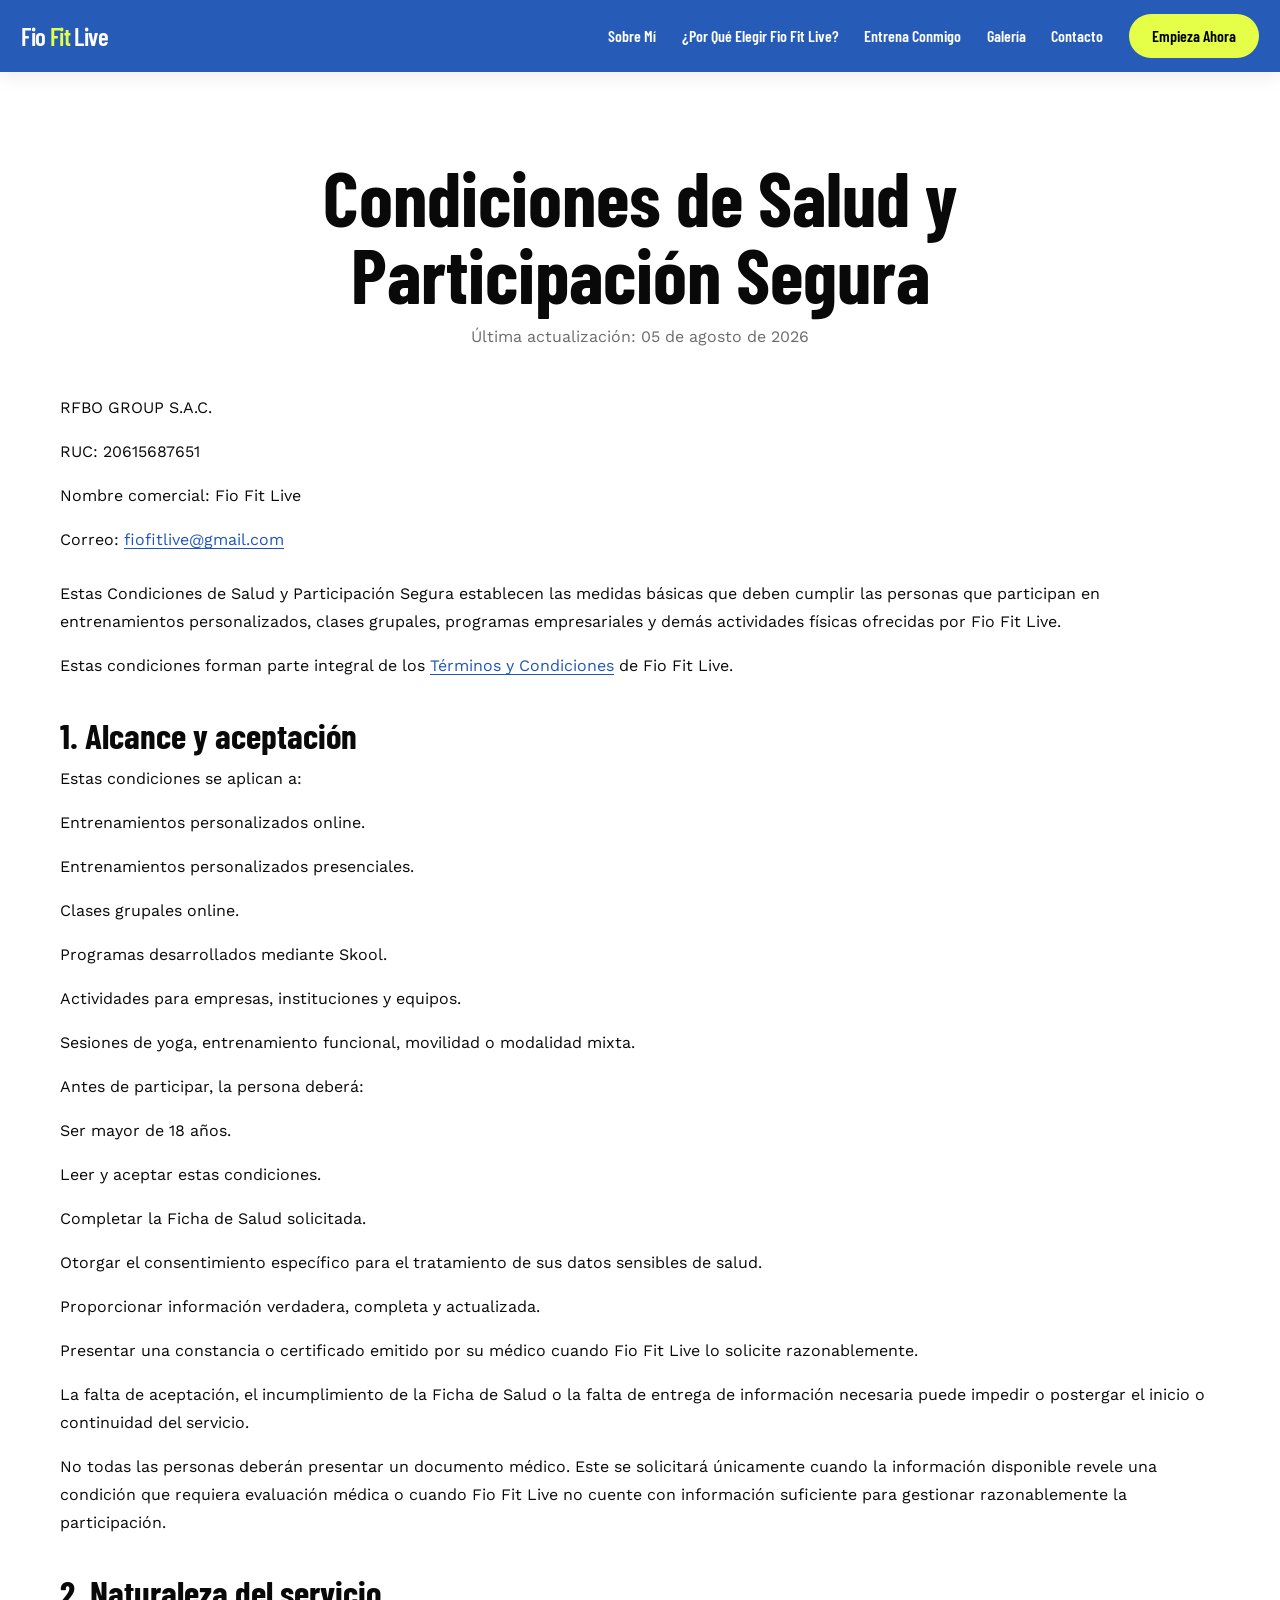
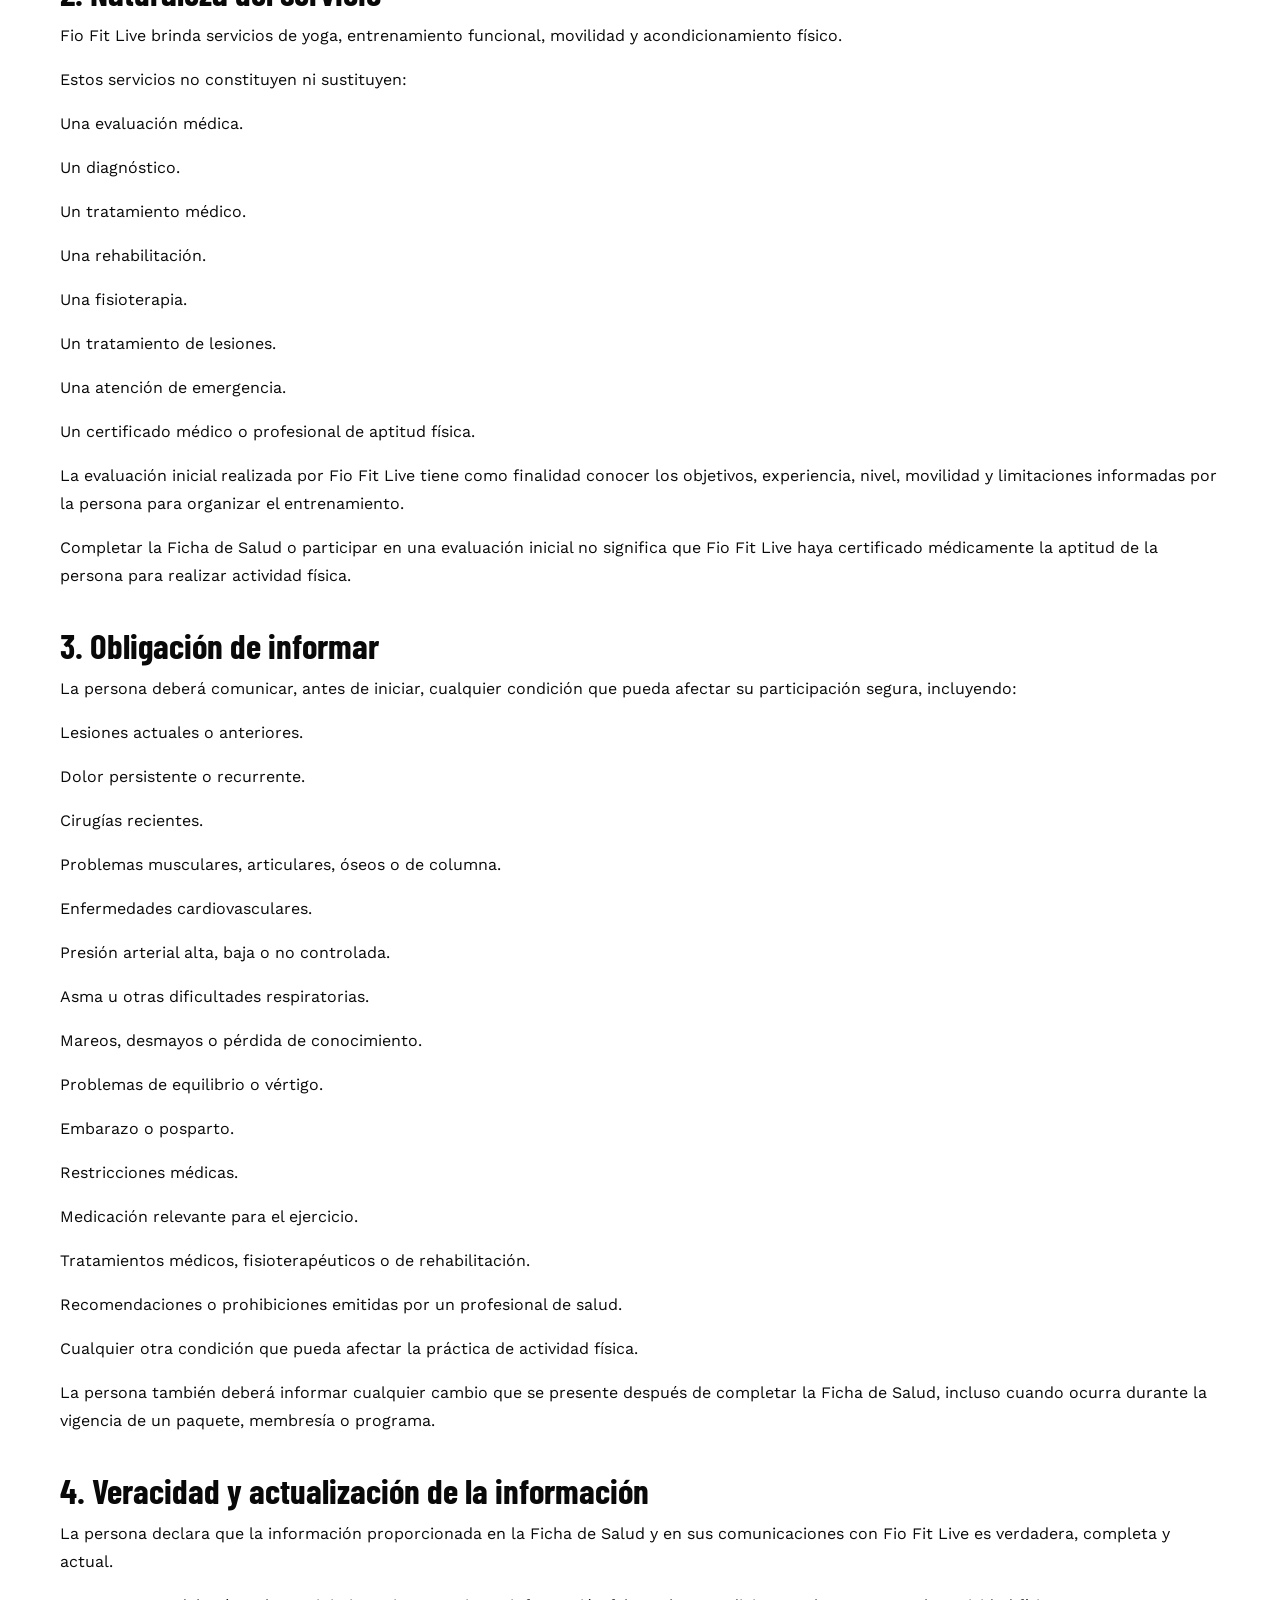
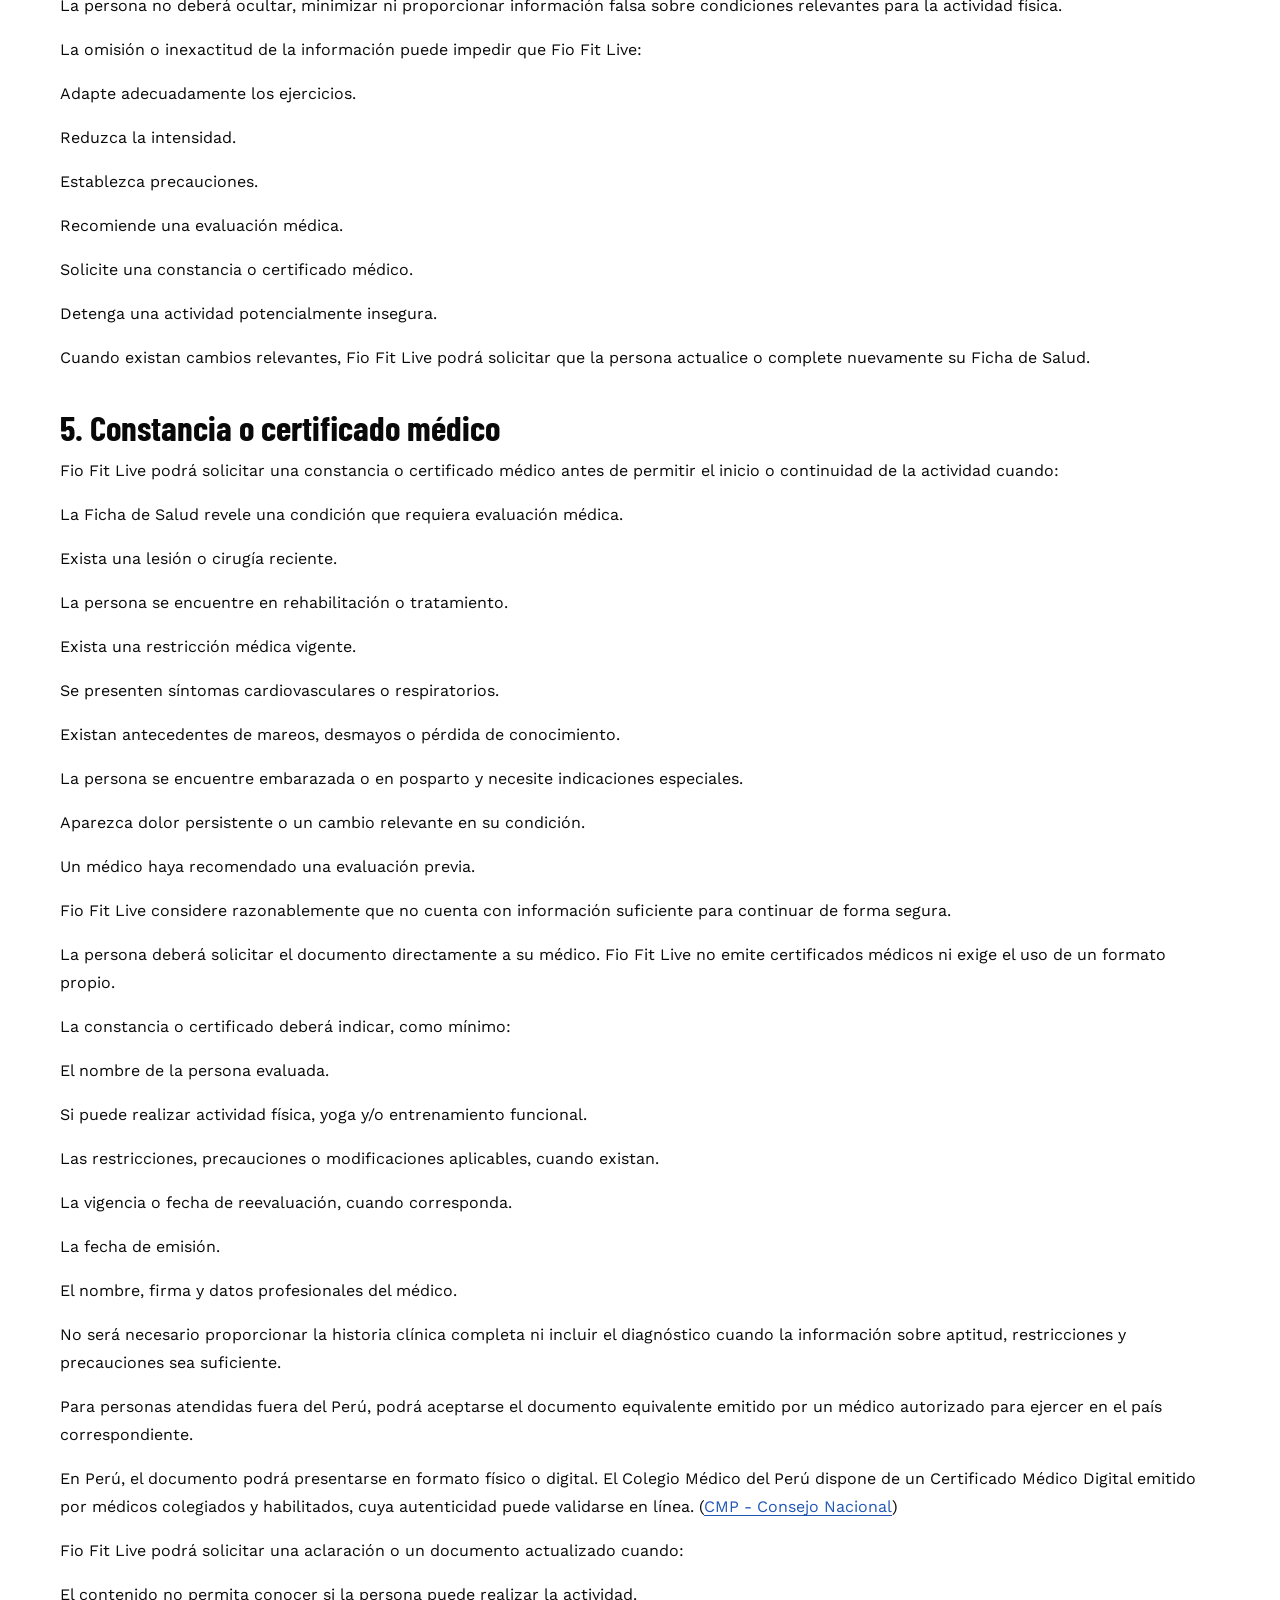
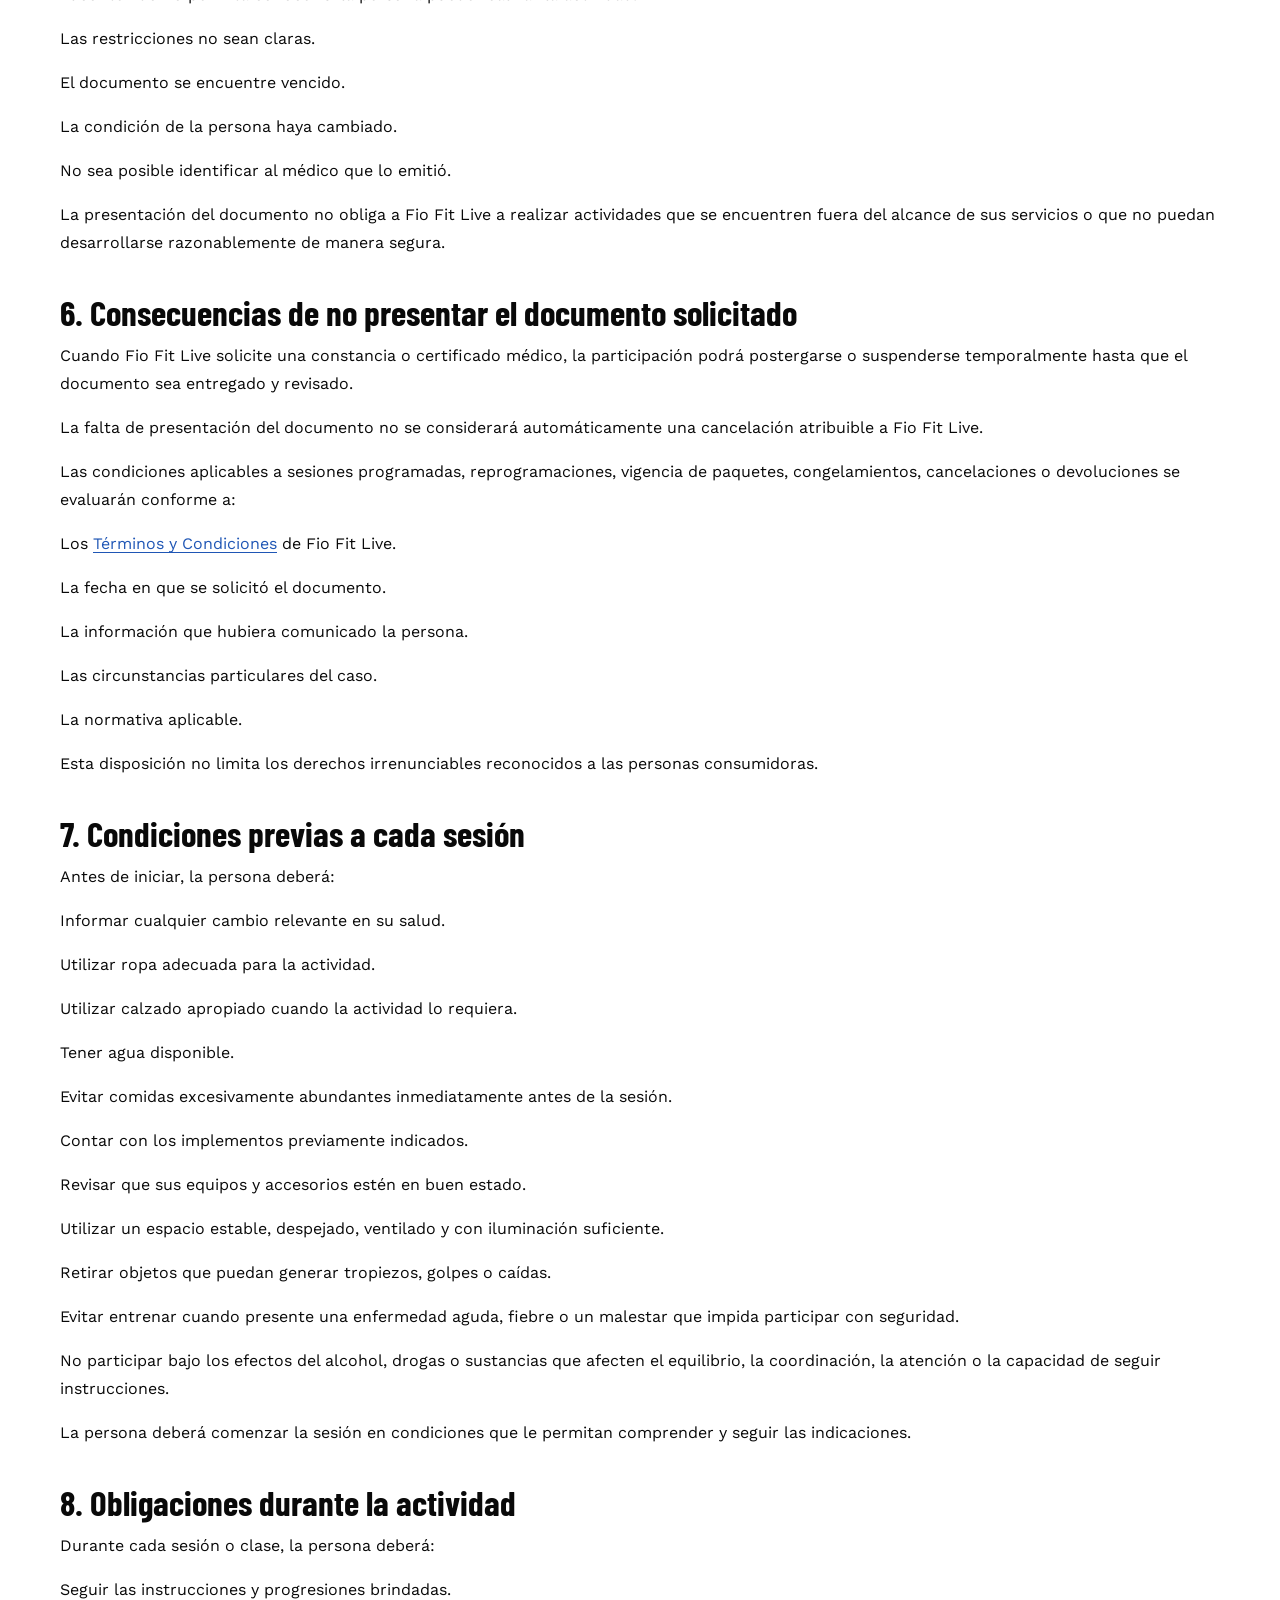
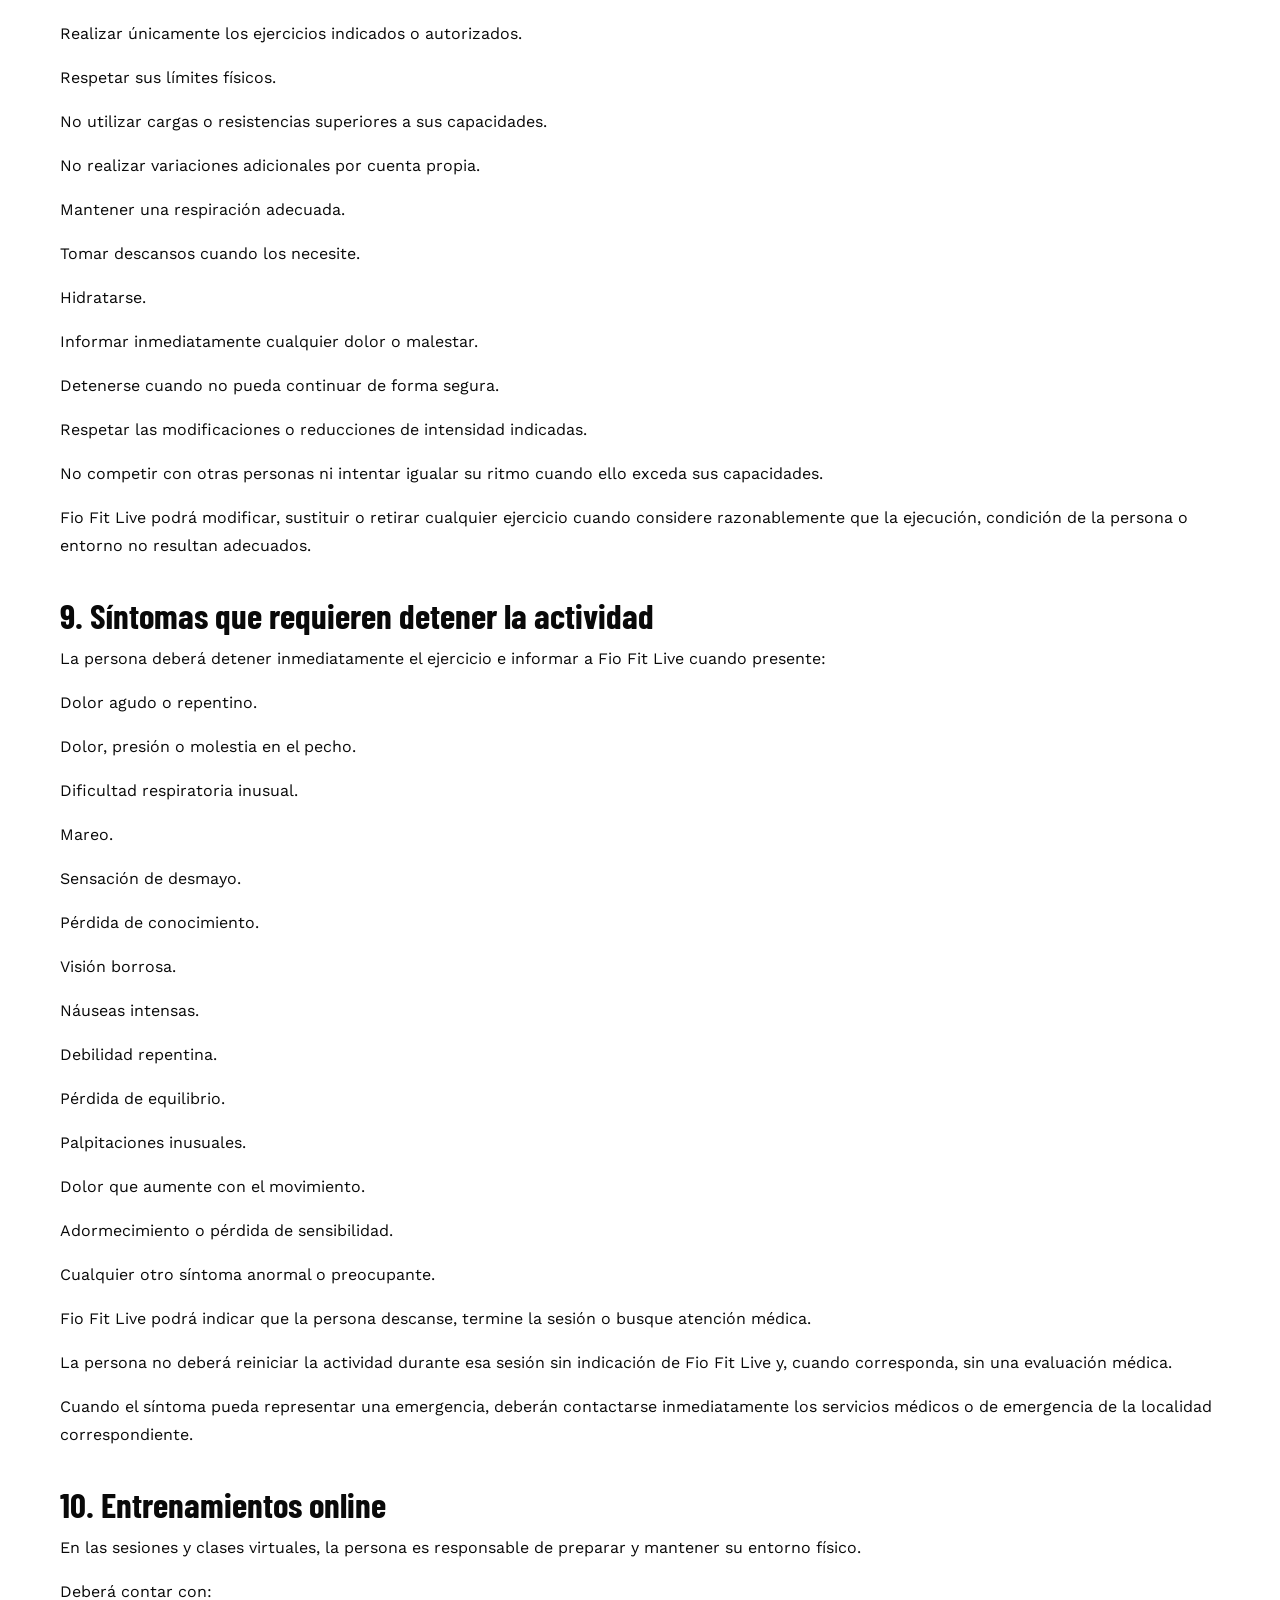
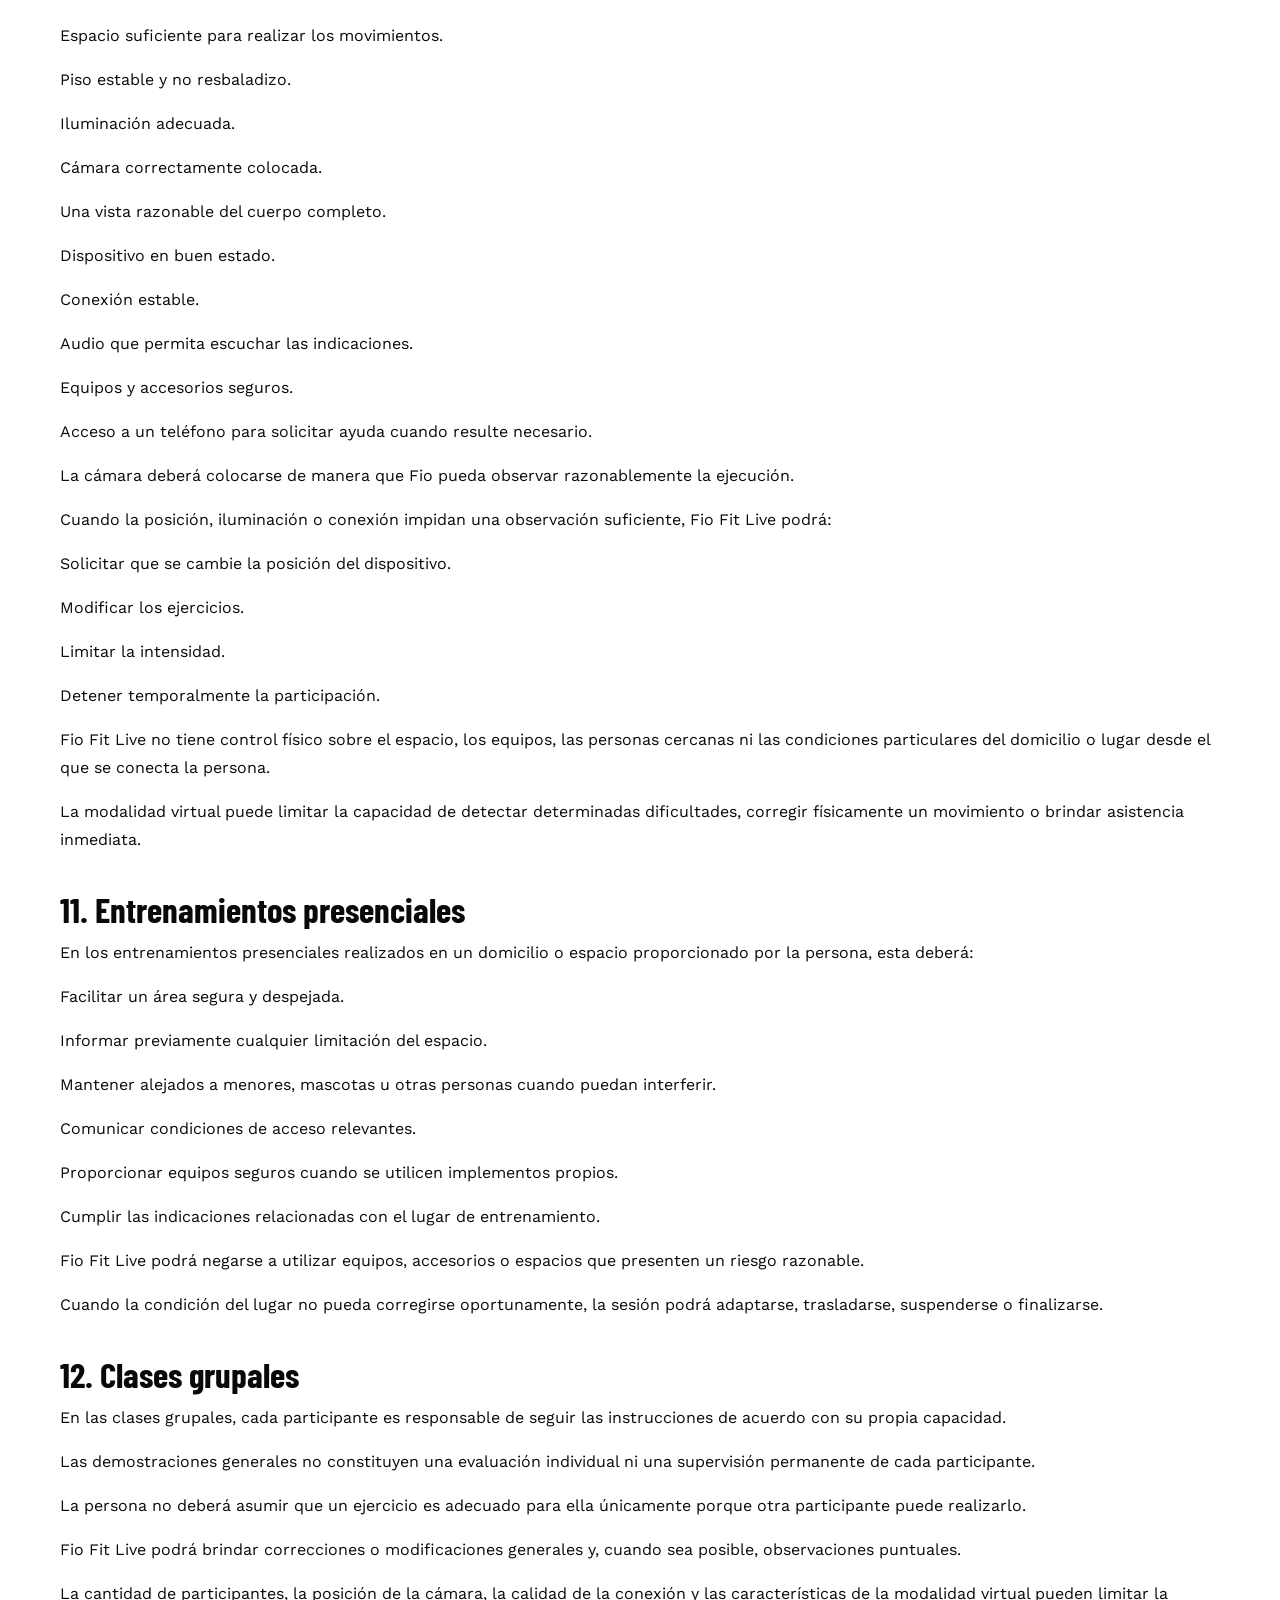
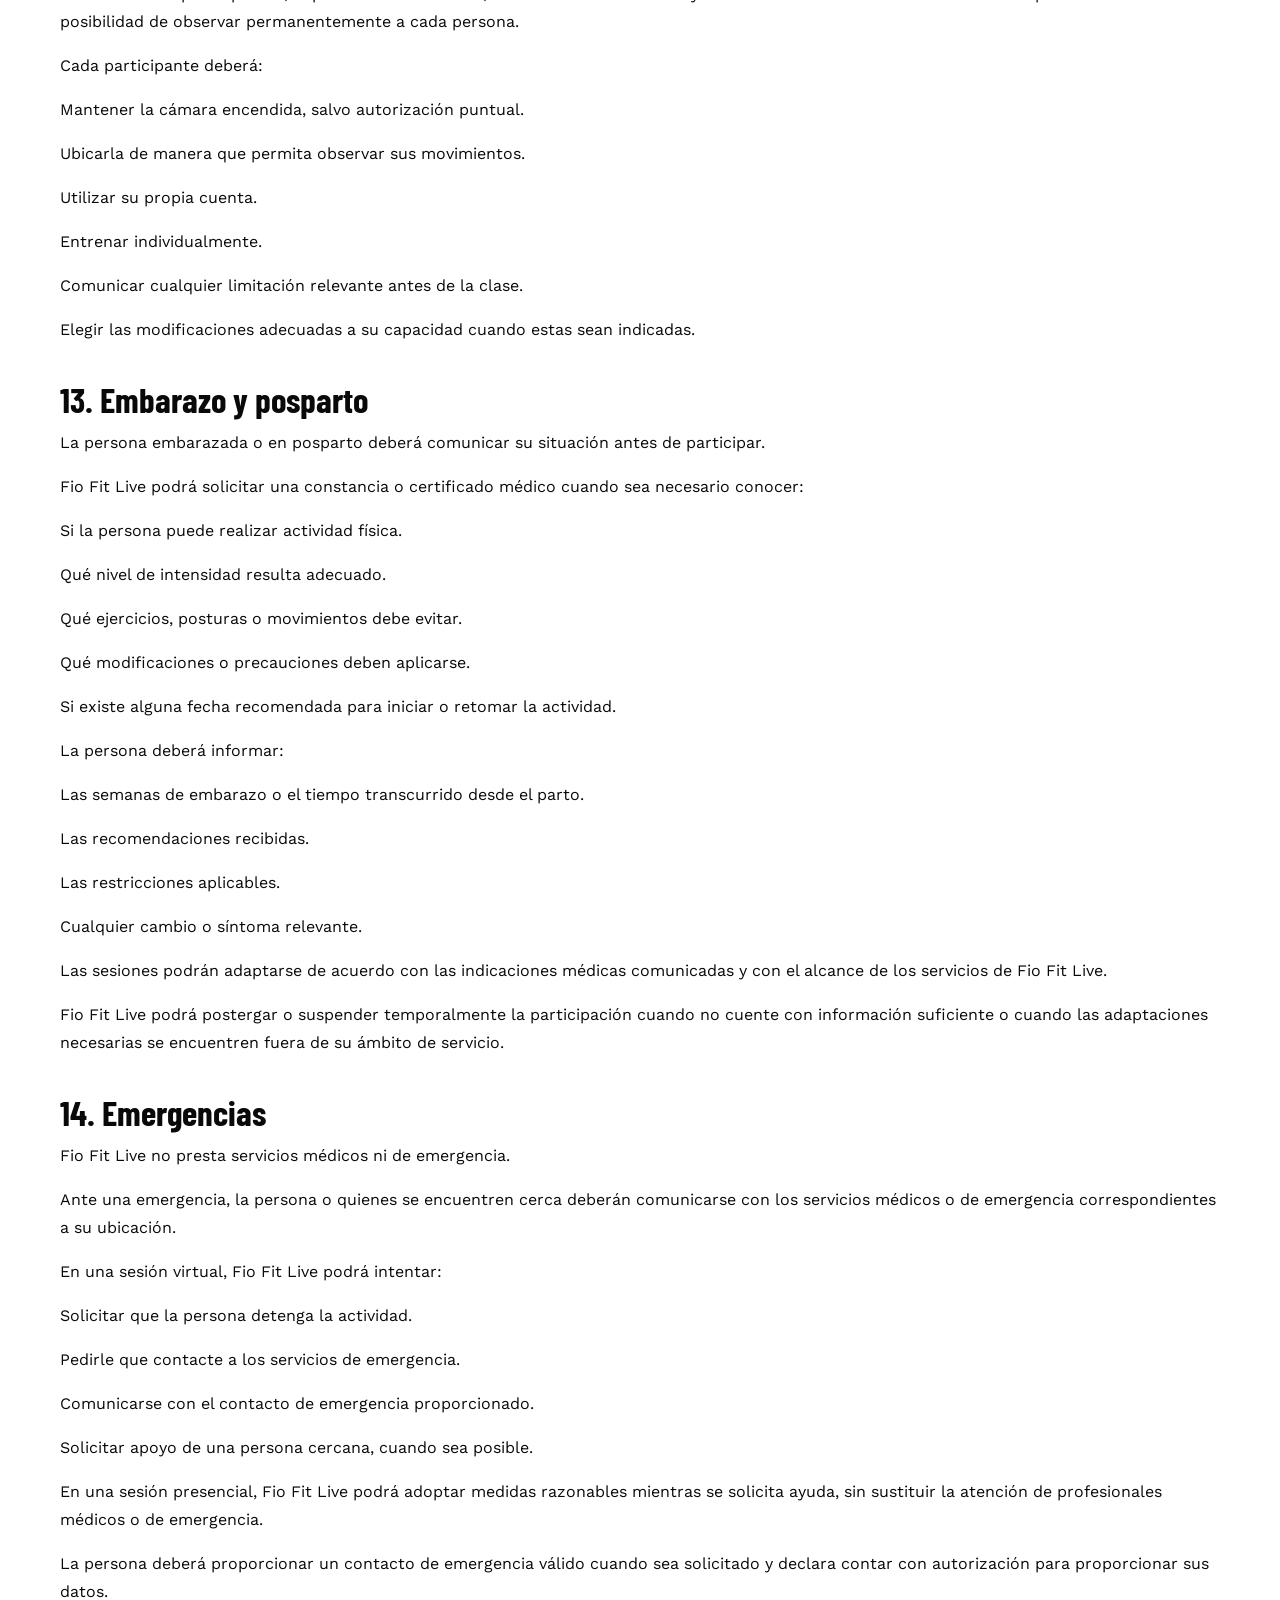
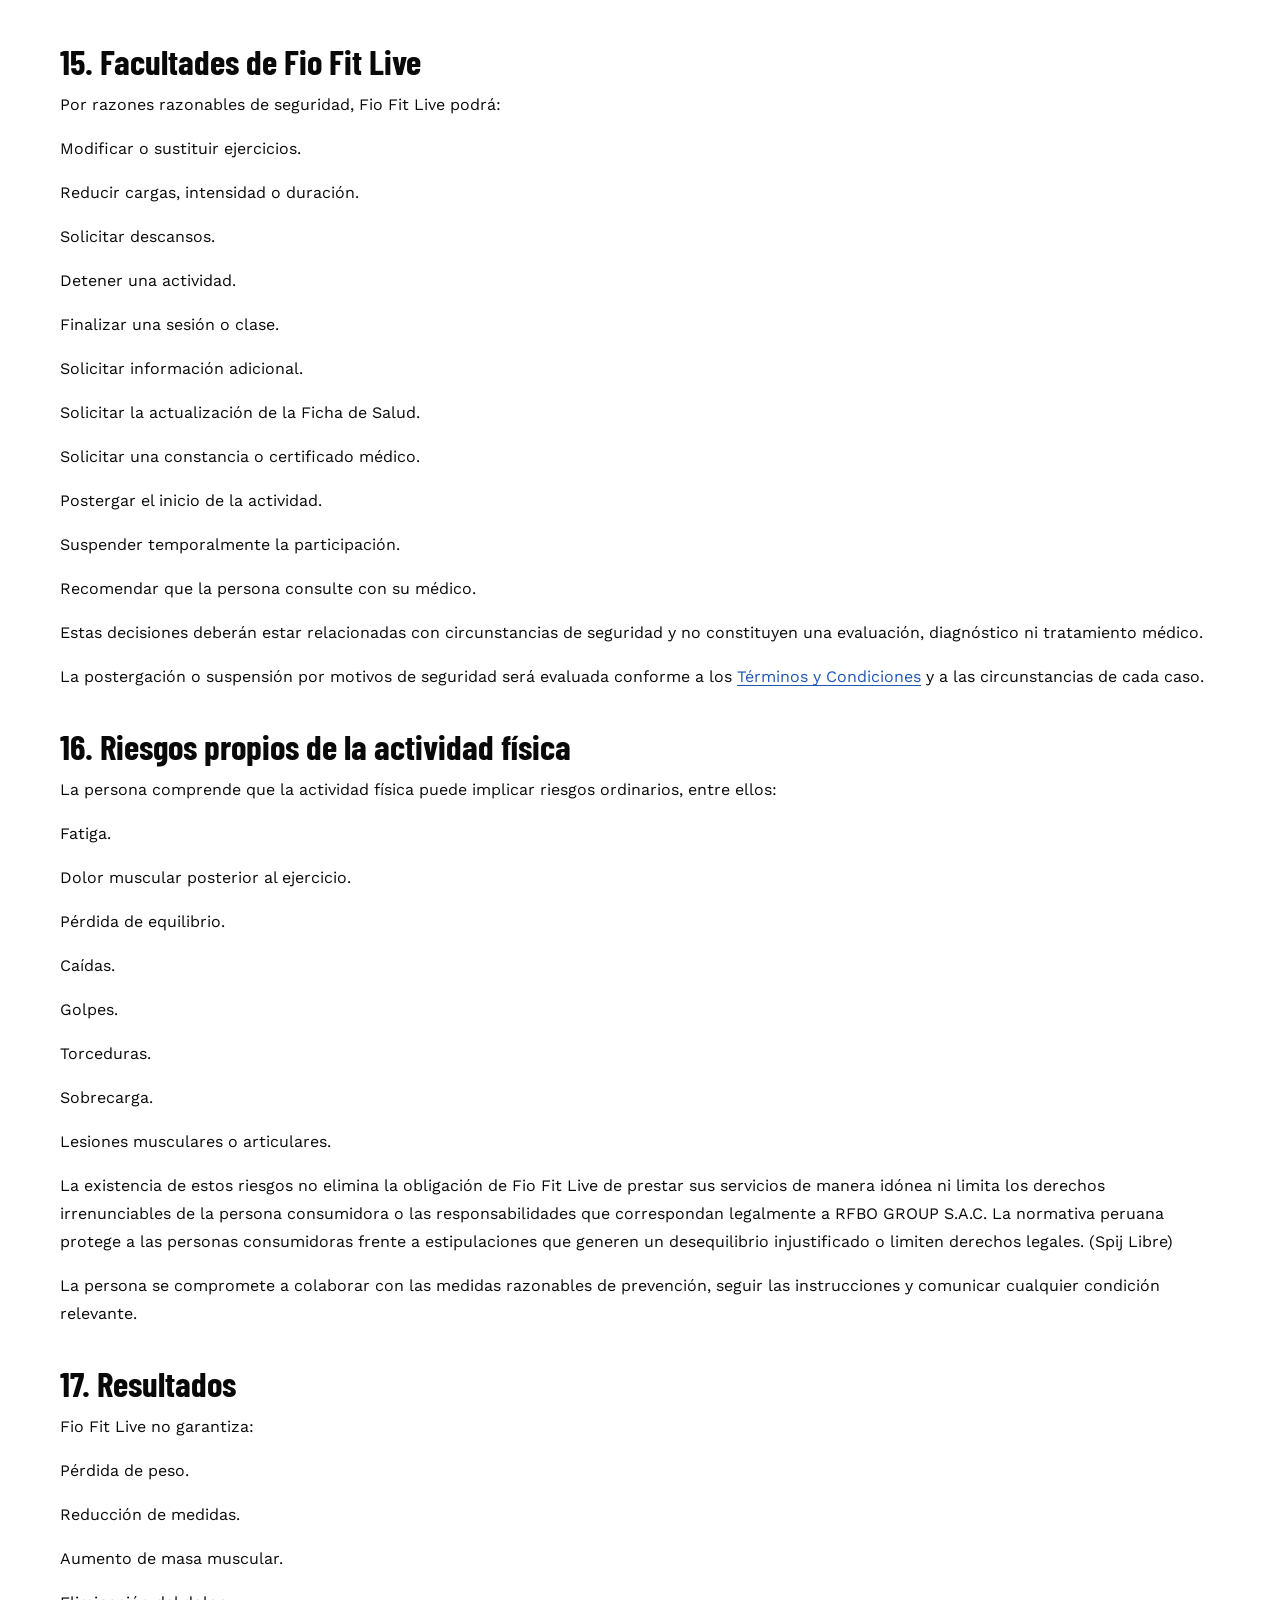
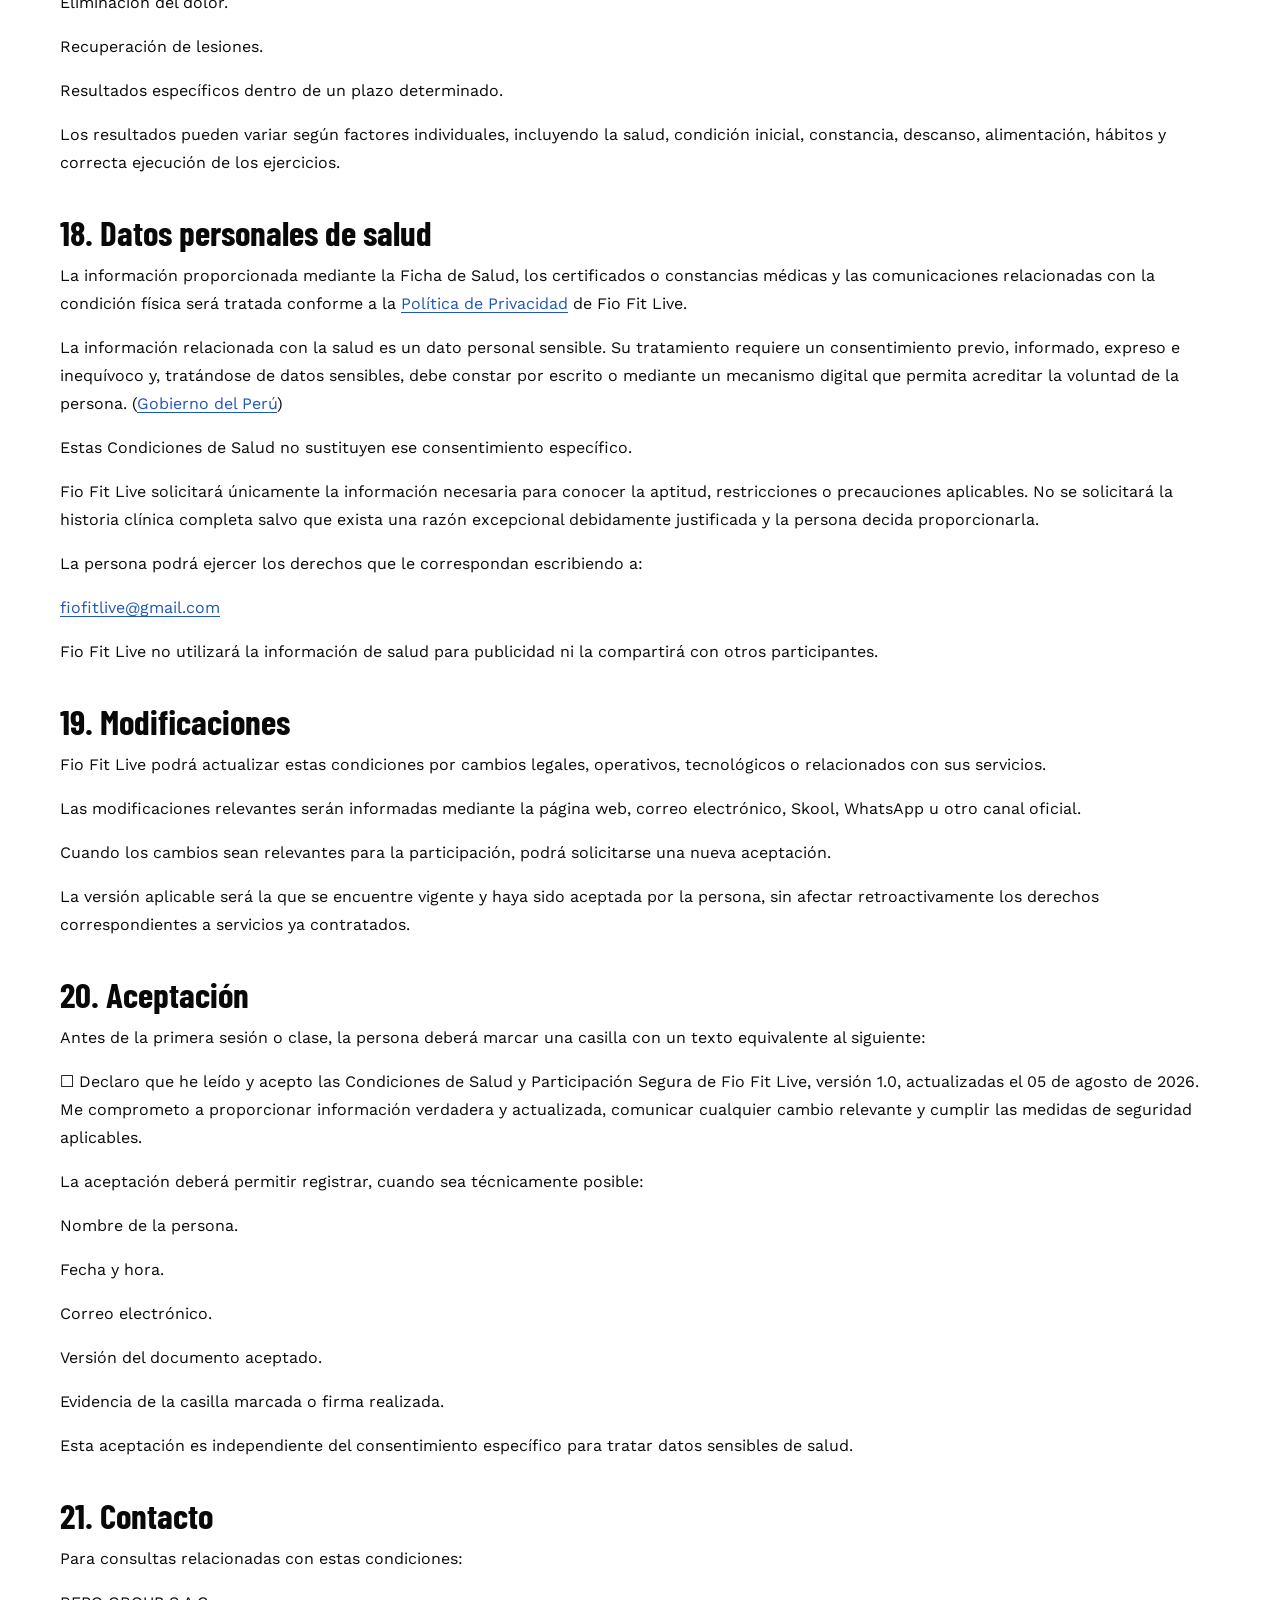
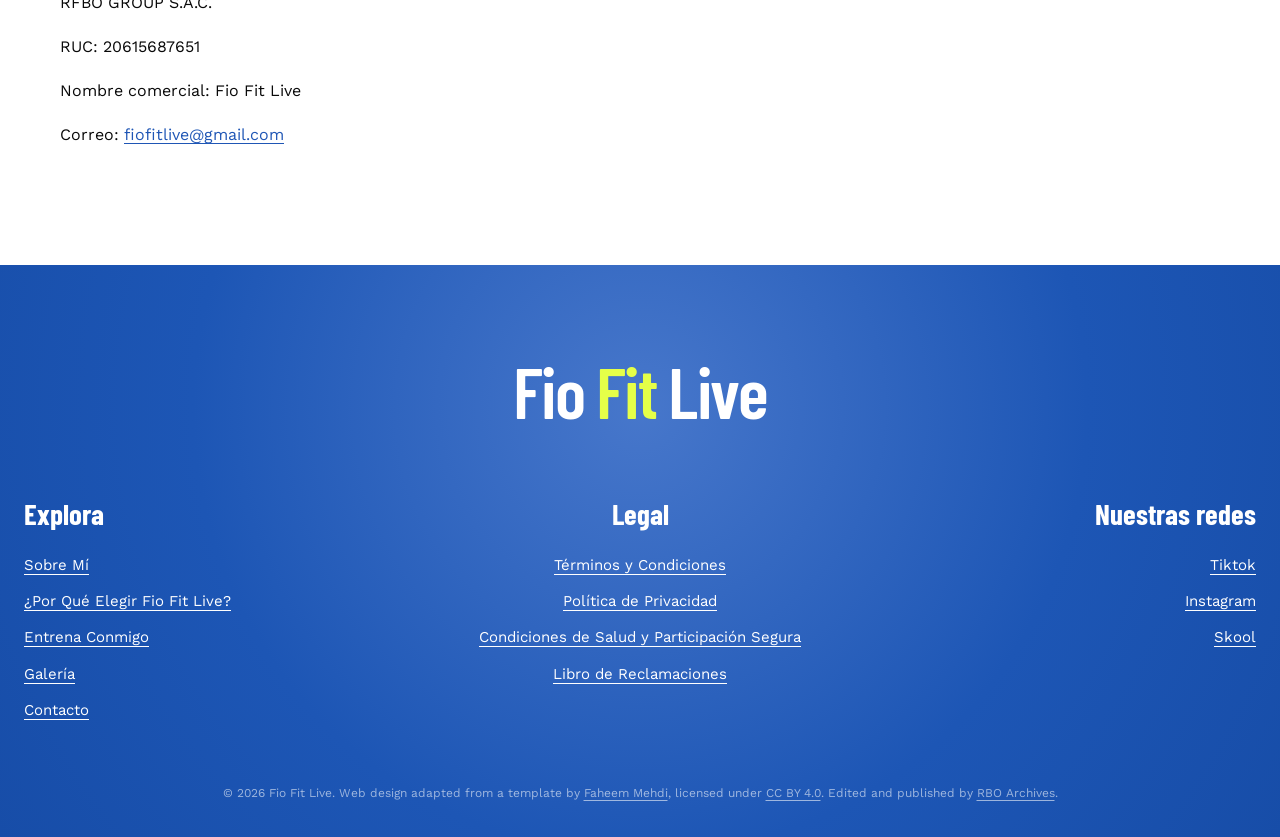
==== commit f9584a4a: "Add files via upload" ====
--- a/condiciones-de-salud.html
+++ b/condiciones-de-salud.html
@@ -1,4 +1,4 @@
-<!doctype html><html lang="es"><head><meta charset="utf-8"><meta name="viewport" content="width=device-width, initial-scale=1"><meta name="description" content="Condiciones de Salud y Participación Segura de Fio Fit Live."><title>Condiciones de Salud y Participación Segura | Fio Fit Live</title><link rel="icon" href="assets/favicon.ico" sizes="any"><link rel="icon" type="image/png" href="assets/favicon.png"><link rel="preconnect" href="https://fonts.googleapis.com"><link rel="preconnect" href="https://fonts.gstatic.com" crossorigin><link href="https://fonts.googleapis.com/css2?family=Barlow+Condensed:wght@500;600;700;800&family=Montserrat:wght@400;500;600;700;800&display=swap" rel="stylesheet"><link rel="stylesheet" href="styles.css"></head><body><a class="skip-link" href="#contenido-legal">Saltar al contenido</a><header class="site-header" data-header><div class="nav-shell"><a class="brand" href="index.html#inicio" aria-label="Fio Fit Live - Inicio">Fio <span>Fit</span> Live</a><button class="nav-toggle" type="button" aria-label="Abrir menú" aria-expanded="false" aria-controls="primary-nav" data-nav-toggle><span></span><span></span><span></span></button><nav class="primary-nav" id="primary-nav" aria-label="Navegación principal" data-nav><a href="index.html#sobre-mi">Sobre Mí</a><a href="index.html#por-que-elegir">¿Por Qué Elegir Fio Fit Live?</a><a href="index.html#entrena-conmigo">Entrena Conmigo</a><a href="index.html#galeria">Galería</a><a href="index.html#contacto">Contacto</a><a class="nav-cta" href="index.html#entrena-conmigo">Empieza Ahora</a></nav></div></header><main class="legal-main" id="contenido-legal"><header class="legal-hero"><h1>Condiciones de Salud y Participación Segura</h1><p>Última actualización: 05 de agosto de 2026</p></header><article class="legal-article"><div class="company-block">
+<!doctype html><html lang="es"><head><meta charset="utf-8"><meta name="viewport" content="width=device-width, initial-scale=1"><meta name="description" content="Condiciones de Salud y Participación Segura de Fio Fit Live."><title>Condiciones de Salud y Participación Segura | Fio Fit Live</title><link rel="icon" href="assets/favicon.ico" sizes="any"><link rel="icon" type="image/png" href="assets/favicon.png"><link rel="preconnect" href="https://fonts.googleapis.com"><link rel="preconnect" href="https://fonts.gstatic.com" crossorigin><link href="https://fonts.googleapis.com/css2?family=Barlow+Condensed:wght@500;600;700;800&family=Work+Sans:wght@300;400;500;600;700;800&display=swap" rel="stylesheet"><link rel="stylesheet" href="styles.css"></head><body><a class="skip-link" href="#contenido-legal">Saltar al contenido</a><header class="site-header" data-header><div class="nav-shell"><a class="brand" href="index.html#inicio" aria-label="Fio Fit Live - Inicio"><span class="brand-word">Fio</span><span class="brand-word brand-fit">Fit</span><span class="brand-word">Live</span></a><button class="nav-toggle" type="button" aria-label="Abrir menú" aria-expanded="false" aria-controls="primary-nav" data-nav-toggle><span></span><span></span><span></span></button><nav class="primary-nav" id="primary-nav" aria-label="Navegación principal" data-nav><a href="index.html#sobre-mi">Sobre Mí</a><a href="index.html#por-que-elegir">¿Por Qué Elegir Fio Fit Live?</a><a href="index.html#entrena-conmigo">Entrena Conmigo</a><a href="index.html#galeria">Galería</a><a href="index.html#contacto">Contacto</a><a class="nav-cta" href="index.html#entrena-conmigo">Empieza Ahora</a></nav></div></header><main class="legal-main" id="contenido-legal"><header class="legal-hero"><h1>Condiciones de Salud y Participación Segura</h1><p>Última actualización: 05 de agosto de 2026</p></header><article class="legal-article"><div class="company-block">
 <p>RFBO GROUP S.A.C.</p>
 <p>RUC: 20615687651</p>
 <p>Nombre comercial: Fio Fit Live</p>
@@ -288,4 +288,4 @@
 <p>RUC: 20615687651</p>
 <p>Nombre comercial: Fio Fit Live</p>
 <p>Correo: <a href="mailto:fiofitlive@gmail.com">fiofitlive@gmail.com</a></p>
-</div></article></main><footer class="site-footer"><div class="footer-inner"><a class="footer-brand" href="index.html#inicio">Fio <span>Fit</span> Live</a><div class="footer-grid"><div><h2>Explora</h2><a href="index.html#sobre-mi">Sobre Mí</a><a href="index.html#por-que-elegir">¿Por Qué Elegir Fio Fit Live?</a><a href="index.html#entrena-conmigo">Entrena Conmigo</a><a href="index.html#galeria">Galería</a><a href="index.html#contacto">Contacto</a></div><div><h2>Legal</h2><a href="terminos-y-condiciones.html" target="_blank" rel="noopener">Términos y Condiciones</a><a href="politica-de-privacidad.html" target="_blank" rel="noopener">Política de Privacidad</a><a href="condiciones-de-salud.html" target="_blank" rel="noopener">Condiciones de Salud y Participación Segura</a><a href="https://forms.gle/sB8sHeoXAsSLvCHh9" target="_blank" rel="noopener">Libro de Reclamaciones</a></div><div><h2>Nuestras redes</h2><a href="https://www.tiktok.com/@fiofitlive" target="_blank" rel="noopener">Tiktok</a><a href="https://www.instagram.com/fiofitlive/" target="_blank" rel="noopener">Instagram</a><a href="https://www.skool.com/flowneuro-1684" target="_blank" rel="noopener">Skool</a></div></div><p class="footer-credit">© 2026 Fio Fit Live. Web design adapted from a template by <a href="https://www.figma.com/@faheemmehdi?fuid=1426662797990521942" target="_blank" rel="noopener">Faheem Mehdi</a>, licensed under <a href="https://creativecommons.org/licenses/by/4.0/" target="_blank" rel="noopener">CC BY 4.0</a>. Edited and published by <a href="https://rboarchives.com/" target="_blank" rel="noopener">RBO Archives</a>.</p></div></footer><script src="script.js"></script></body></html>+</div></article></main><footer class="site-footer"><div class="footer-inner"><a class="footer-brand" href="index.html#inicio"><span class="brand-word">Fio</span><span class="brand-word brand-fit">Fit</span><span class="brand-word">Live</span></a><div class="footer-grid"><div><h2>Explora</h2><a href="index.html#sobre-mi">Sobre Mí</a><a href="index.html#por-que-elegir">¿Por Qué Elegir Fio Fit Live?</a><a href="index.html#entrena-conmigo">Entrena Conmigo</a><a href="index.html#galeria">Galería</a><a href="index.html#contacto">Contacto</a></div><div><h2>Legal</h2><a href="terminos-y-condiciones.html" target="_blank" rel="noopener">Términos y Condiciones</a><a href="politica-de-privacidad.html" target="_blank" rel="noopener">Política de Privacidad</a><a href="condiciones-de-salud.html" target="_blank" rel="noopener">Condiciones de Salud y Participación Segura</a><a href="https://forms.gle/sB8sHeoXAsSLvCHh9" target="_blank" rel="noopener">Libro de Reclamaciones</a></div><div><h2>Nuestras redes</h2><a href="https://www.tiktok.com/@fiofitlive" target="_blank" rel="noopener">Tiktok</a><a href="https://www.instagram.com/fiofitlive/" target="_blank" rel="noopener">Instagram</a><a href="https://www.skool.com/flowneuro-1684" target="_blank" rel="noopener">Skool</a></div></div><p class="footer-credit">© 2026 Fio Fit Live. Web design adapted from a template by <a href="https://www.figma.com/@faheemmehdi?fuid=1426662797990521942" target="_blank" rel="noopener">Faheem Mehdi</a>, licensed under <a href="https://creativecommons.org/licenses/by/4.0/" target="_blank" rel="noopener">CC BY 4.0</a>. Edited and published by <a href="https://rboarchives.com/" target="_blank" rel="noopener">RBO Archives</a>.</p></div></footer><script src="script.js"></script></body></html>
--- a/styles.css
+++ b/styles.css
@@ -11,6 +11,8 @@
   --shadow: 0 14px 35px rgba(33, 71, 139, .14);
   --radius: 22px;
   --header-h: 72px;
+  --font-body: "Work Sans", system-ui, -apple-system, BlinkMacSystemFont, "Segoe UI", sans-serif;
+  --font-display: "VC Nudge Trial", "VC Nudge Trial Regular", "Barlow Condensed", sans-serif;
 }
 
 * { box-sizing: border-box; }
@@ -19,7 +21,7 @@
   margin: 0;
   color: var(--black);
   background: #fff;
-  font-family: "Montserrat", system-ui, sans-serif;
+  font-family: var(--font-body);
   font-size: 16px;
   line-height: 1.55;
   overflow-x: hidden;
@@ -52,7 +54,7 @@
 }
 .brand, .footer-brand {
   text-decoration: none;
-  font-family: "Barlow Condensed", sans-serif;
+  font-family: var(--font-display);
   font-weight: 600;
   letter-spacing: -.04em;
   white-space: nowrap;
@@ -62,7 +64,7 @@
 .primary-nav { display: flex; align-items: center; justify-content: flex-end; gap: clamp(14px, 2vw, 30px); }
 .primary-nav a {
   text-decoration: none;
-  font-family: "Barlow Condensed", sans-serif;
+  font-family: var(--font-display);
   font-size: 16px;
   font-weight: 600;
   white-space: nowrap;
@@ -81,7 +83,7 @@
 main { padding-top: var(--header-h); }
 .section { padding: 76px 0; }
 .section-inner { width: min(1240px, calc(100% - 48px)); margin: 0 auto; }
-h1, h2, h3 { font-family: "Barlow Condensed", sans-serif; line-height: 1; margin: 0; }
+h1, h2, h3 { font-family: var(--font-display); line-height: 1; margin: 0; }
 .center-title { text-align: center; font-size: clamp(42px, 5vw, 72px); font-weight: 700; margin-bottom: 38px; }
 
 .hero { position: relative; min-height: 660px; overflow: hidden; background: #222; }
@@ -102,7 +104,7 @@
   min-height: 48px; padding: 12px 34px;
   border: 0; border-radius: 999px;
   background: var(--lime); color: #080808;
-  font-family: "Barlow Condensed", sans-serif;
+  font-family: var(--font-display);
   font-size: 20px; font-weight: 700; line-height: 1;
   text-decoration: none;
   box-shadow: none;
@@ -132,7 +134,7 @@
   width: 100%; border: 0; padding: 17px 20px;
   display: flex; justify-content: space-between; align-items: center; gap: 20px;
   background: #fff; color: #000;
-  font-family: "Barlow Condensed", sans-serif; font-size: 21px; font-weight: 700; text-align: left;
+  font-family: var(--font-display); font-size: 21px; font-weight: 700; text-align: left;
 }
 .accordion-icon { flex: 0 0 auto; width: 24px; height: 24px; display: grid; place-items: center; border-radius: 50%; background: var(--lime); font-family: sans-serif; font-size: 17px; font-weight: 700; transition: transform .3s ease; }
 .accordion-panel { display: grid; grid-template-rows: 0fr; transition: grid-template-rows .36s cubic-bezier(.2,.7,.2,1); }
@@ -150,7 +152,7 @@
 .why-row-right { grid-template-columns: 180px minmax(0, 1fr); }
 .why-card { background: var(--blue-pale); padding: 28px 34px; border-radius: 18px; min-height: 150px; }
 .why-card h3 { font-size: 31px; font-weight: 700; margin-bottom: 2px; }
-.why-card strong { display: block; color: var(--blue); font-family: "Barlow Condensed", sans-serif; font-size: 19px; margin-bottom: 10px; }
+.why-card strong { display: block; color: var(--blue); font-family: var(--font-display); font-size: 19px; margin-bottom: 10px; }
 .why-card p { margin: 0; font-size: 14px; max-width: 700px; }
 .why-icon { height: 140px; display: grid; place-items: center; }
 .why-icon svg { width: 150px; max-height: 110px; fill: none; stroke: var(--blue); stroke-width: 8; stroke-linecap: round; stroke-linejoin: round; }
@@ -162,7 +164,7 @@
   display: grid; grid-template-columns: repeat(4, 1fr); gap: 4px;
   background: #fff; border-radius: 999px;
 }
-.training-tab { min-height: 50px; border: 0; border-radius: 999px; background: transparent; font-family: "Barlow Condensed", sans-serif; font-size: 20px; font-weight: 600; transition: background .28s ease, transform .28s ease; }
+.training-tab { min-height: 50px; border: 0; border-radius: 999px; background: transparent; font-family: var(--font-display); font-size: 20px; font-weight: 600; transition: background .28s ease, transform .28s ease; }
 .training-tab.is-active { background: var(--lime); font-weight: 700; }
 .training-tab:hover { transform: translateY(-1px); }
 .training-panels { position: relative; }
@@ -176,12 +178,12 @@
 .price-grid-single { grid-template-columns: minmax(300px, 410px); justify-content: center; }
 .price-card { background: #fff; border-radius: 24px; padding: 22px 20px 26px; box-shadow: var(--shadow); display: flex; flex-direction: column; min-height: 430px; }
 .price-card-blue { background: var(--blue); color: #fff; }
-.price-card-label { background: var(--blue-pale); color: #050505; min-height: 58px; border-radius: 11px; display: grid; place-items: center; padding: 10px; font-family: "Barlow Condensed", sans-serif; font-weight: 700; font-size: 27px; text-align: center; }
-.price { font-family: "Barlow Condensed", sans-serif; font-weight: 600; font-size: clamp(52px, 5vw, 74px); line-height: 1; text-align: center; margin: 30px 0 26px; white-space: nowrap; }
+.price-card-label { background: var(--blue-pale); color: #050505; min-height: 58px; border-radius: 11px; display: grid; place-items: center; padding: 10px; font-family: var(--font-display); font-weight: 700; font-size: 27px; text-align: center; }
+.price { font-family: var(--font-display); font-weight: 600; font-size: clamp(52px, 5vw, 74px); line-height: 1; text-align: center; margin: 30px 0 26px; white-space: nowrap; }
 .price span:first-child { font-size: .7em; }
 .price-suffix { font-size: .45em; margin-left: 6px; }
 .price-blue { color: var(--blue); font-size: clamp(39px, 3.6vw, 58px); }
-.business-price { color: var(--blue); font-family: "Barlow Condensed", sans-serif; font-weight: 600; text-align: center; font-size: clamp(36px, 4vw, 52px); line-height: 1; margin: 42px 0 34px; }
+.business-price { color: var(--blue); font-family: var(--font-display); font-weight: 600; text-align: center; font-size: clamp(36px, 4vw, 52px); line-height: 1; margin: 42px 0 34px; }
 .check-list { list-style: none; padding: 0; margin: 31px 0 0; display: grid; gap: 17px; font-size: 14px; }
 .check-list li { position: relative; padding-left: 34px; }
 .check-list li::before { content: "✓"; position: absolute; left: 0; top: 0; width: 21px; height: 21px; border-radius: 50%; background: #000; color: #fff; display: grid; place-items: center; font-size: 12px; font-weight: 800; }
@@ -206,7 +208,7 @@
 .contact-form { display: grid; gap: 16px; text-align: left; }
 .form-field { position: relative; display: flex; align-items: center; min-height: 68px; border-radius: 18px; background: #fff; border: 1px solid #dfdfdf; overflow: hidden; }
 .field-icon { width: 66px; flex: 0 0 66px; text-align: center; color: #8d8d8d; font-size: 24px; }
-.form-field input, .form-field select, .form-field textarea { width: 100%; border: 0; outline: 0; background: transparent; color: #171717; font-family: "Barlow Condensed", sans-serif; font-size: 25px; font-weight: 600; padding: 17px 24px 17px 0; }
+.form-field input, .form-field select, .form-field textarea { width: 100%; border: 0; outline: 0; background: transparent; color: #171717; font-family: var(--font-display); font-size: 25px; font-weight: 600; padding: 17px 24px 17px 0; }
 .form-field input::placeholder, .form-field textarea::placeholder { color: #8c8c8c; opacity: 1; }
 .form-field select { appearance: none; color: #8c8c8c; cursor: pointer; }
 .form-field select:valid { color: #171717; }
@@ -258,7 +260,7 @@
 .legal-article ul { margin: 0 0 22px; padding-left: 24px; }
 .legal-article li { margin: 8px 0; line-height: 1.65; }
 .legal-article a { color: var(--blue); text-decoration: underline; text-underline-offset: 3px; }
-.legal-raw { white-space: pre-wrap; overflow-wrap: anywhere; font-family: "Montserrat", sans-serif; font-size: 15px; line-height: 1.75; }
+.legal-raw { white-space: pre-wrap; overflow-wrap: anywhere; font-family: var(--font-body); font-size: 15px; line-height: 1.75; }
 
 @media (max-width: 1050px) {
   :root { --header-h: 68px; }
@@ -355,3 +357,281 @@
 .field-icon { display: grid; place-items: center; }
 .field-icon img { width: 28px; height: 28px; object-fit: contain; }
 .textarea-field .field-icon { padding-top: 20px; place-items: start center; }
+
+
+/* Correcciones visuales y responsive - agosto 2026 */
+body { font-family: var(--font-body); }
+h1, h2, h3, .brand, .footer-brand, .primary-nav a, .pill-button,
+.accordion-trigger, .why-card strong, .training-tab, .price-card-label,
+.price, .business-price, .form-field input, .form-field select,
+.form-field textarea { font-family: var(--font-display); }
+
+/* Hero: dos piezas independientes para que cada mensaje conserve su foto. */
+.hero {
+  min-height: 660px;
+  background: #151515;
+  overflow: hidden;
+}
+.hero-grid {
+  width: 100%;
+  min-height: 660px;
+  display: grid;
+  grid-template-columns: repeat(2, minmax(0, 1fr));
+  margin: 0;
+}
+.hero-panel {
+  position: relative;
+  isolation: isolate;
+  min-width: 0;
+  min-height: 660px;
+  padding: 56px clamp(28px, 4vw, 72px);
+  display: grid;
+  place-items: center;
+  overflow: hidden;
+  background-position: center;
+  background-repeat: no-repeat;
+  background-size: cover;
+  color: #fff;
+  text-align: center;
+  text-shadow: 0 2px 12px rgba(0, 0, 0, .28);
+}
+.hero-panel::before {
+  content: "";
+  position: absolute;
+  inset: 0;
+  z-index: -1;
+  background: linear-gradient(180deg, rgba(0,0,0,.12), rgba(0,0,0,.38));
+}
+.hero-panel-personal {
+  background-image: url("assets/images/hero-personal.webp");
+  background-position: center 42%;
+}
+.hero-panel-group {
+  background-image: url("assets/images/hero-group.webp");
+  background-position: center 42%;
+}
+.hero-content { width: min(100%, 610px); }
+.hero-panel h1,
+.hero-panel h2 { font-size: clamp(36px, 4vw, 58px); font-weight: 700; }
+.hero-panel p { margin: 16px auto 30px; max-width: 540px; font-weight: 500; }
+
+/* Piezas gráficas exactas entregadas por la clienta. */
+.why-icon img {
+  display: block;
+  width: min(170px, 100%);
+  max-height: 118px;
+  object-fit: contain;
+}
+.field-icon img {
+  width: 30px;
+  height: 30px;
+  object-fit: contain;
+}
+
+/* Los botones de pestañas conservan el mismo color en escritorio y móvil. */
+.training-tab {
+  appearance: none;
+  -webkit-appearance: none;
+  color: var(--black);
+  -webkit-text-fill-color: var(--black);
+  -webkit-tap-highlight-color: transparent;
+}
+.training-tab.is-active {
+  color: var(--black);
+  -webkit-text-fill-color: var(--black);
+}
+
+/* Evita fondos azules o amarillos creados por el autocompletado del navegador. */
+.form-field,
+.form-field input,
+.form-field textarea,
+.form-field select { color-scheme: light; }
+.form-field input,
+.form-field textarea,
+.form-field select {
+  background-color: #fff;
+  background-image: none;
+}
+.form-field input:-webkit-autofill,
+.form-field input:-webkit-autofill:hover,
+.form-field input:-webkit-autofill:focus,
+.form-field textarea:-webkit-autofill,
+.form-field textarea:-webkit-autofill:hover,
+.form-field textarea:-webkit-autofill:focus,
+.form-field select:-webkit-autofill,
+.form-field select:-webkit-autofill:hover,
+.form-field select:-webkit-autofill:focus {
+  -webkit-text-fill-color: #171717 !important;
+  caret-color: #171717;
+  -webkit-box-shadow: 0 0 0 1000px #fff inset !important;
+  box-shadow: 0 0 0 1000px #fff inset !important;
+  background-color: #fff !important;
+  transition: background-color 99999s ease-out 0s;
+}
+.form-field input:autofill,
+.form-field textarea:autofill,
+.form-field select:autofill {
+  color: #171717 !important;
+  background: #fff !important;
+  box-shadow: 0 0 0 1000px #fff inset !important;
+}
+
+/* Mantiene visible el rostro en la fotografía vertical de la galería. */
+.gallery-portrait img { object-position: center top; }
+
+@media (max-width: 860px) {
+  /* Menú móvil centrado horizontal y verticalmente. */
+  .primary-nav {
+    position: fixed;
+    inset: var(--header-h) 0 0;
+    width: 100vw;
+    min-height: calc(100dvh - var(--header-h));
+    padding: 34px 24px 42px;
+    display: flex;
+    flex-direction: column;
+    align-items: center;
+    justify-content: center;
+    gap: 10px;
+    text-align: center;
+    transform: translateY(-105%);
+  }
+  .primary-nav.is-open { transform: translateY(0); }
+  .primary-nav a {
+    width: min(100%, 520px);
+    margin-inline: auto;
+    text-align: center;
+  }
+  .primary-nav .nav-cta {
+    width: min(100%, 390px);
+    margin-top: 18px;
+  }
+
+  /* En móvil, cada texto aparece sobre la foto que promociona. */
+  .hero,
+  .hero-grid { min-height: 0; }
+  .hero-grid {
+    grid-template-columns: 1fr;
+    grid-template-rows: none;
+  }
+  .hero-panel {
+    min-height: clamp(500px, 112vw, 720px);
+    padding: 54px 24px;
+  }
+  .hero-panel-personal { background-position: center 42%; }
+  .hero-panel-group { background-position: center 46%; }
+}
+
+@media (max-width: 600px) {
+  .hero-panel h1,
+  .hero-panel h2 { font-size: clamp(38px, 11vw, 52px); }
+  .hero-panel p { font-size: 16px; line-height: 1.45; }
+  .training-tab {
+    color: var(--black) !important;
+    -webkit-text-fill-color: var(--black) !important;
+  }
+  .gallery-grid figure.gallery-portrait {
+    aspect-ratio: 1264 / 1370;
+    background: #fff;
+  }
+  .gallery-grid figure.gallery-portrait img {
+    object-fit: cover;
+    object-position: center;
+  }
+}
+
+
+/* Ajustes finales solicitados: logos, acordeones, galería y marca. */
+.brand,
+.footer-brand {
+  display: inline-flex;
+  align-items: baseline;
+  gap: .16em;
+  letter-spacing: 0;
+  word-spacing: 0;
+}
+.brand .brand-word,
+.footer-brand .brand-word {
+  display: inline-block;
+  color: #fff;
+  letter-spacing: -.02em;
+}
+.brand .brand-fit,
+.footer-brand .brand-fit {
+  color: var(--lime);
+}
+.footer-brand {
+  display: flex;
+  justify-content: center;
+}
+
+/* Las ocho marcas se muestran completas dentro de tarjetas cuadradas. */
+.logo-grid {
+  width: min(1220px, calc(100% - 42px));
+  align-items: stretch;
+}
+.logo-card {
+  width: 100%;
+  height: auto;
+  aspect-ratio: 1 / 1;
+  padding: 12px;
+  overflow: hidden;
+}
+.logo-card img {
+  width: auto;
+  height: auto;
+  max-width: 100%;
+  max-height: 100%;
+  object-fit: contain;
+  object-position: center;
+}
+
+/* Flechas originales de PIEZAS.pdf para los acordeones de Sobre mí. */
+.accordion-icon {
+  position: relative;
+  flex: 0 0 42px;
+  width: 42px;
+  height: 42px;
+  padding: 0;
+  border-radius: 50%;
+  background: transparent;
+  transform: none !important;
+  overflow: hidden;
+}
+.accordion-arrow {
+  position: absolute;
+  inset: 0;
+  width: 100%;
+  height: 100%;
+  object-fit: contain;
+  transition: opacity .18s ease, transform .24s ease;
+}
+.accordion-arrow-open { opacity: 0; transform: scale(.88); }
+.accordion-arrow-closed { opacity: 1; transform: scale(1); }
+.accordion-item.is-open .accordion-arrow-open { opacity: 1; transform: scale(1); }
+.accordion-item.is-open .accordion-arrow-closed { opacity: 0; transform: scale(.88); }
+
+/* La foto vertical conserva el encuadre corregido, pero usa el mismo tamaño que toda la galería. */
+.gallery-grid figure.gallery-portrait {
+  aspect-ratio: 1.55 / 1;
+  background: #eee;
+}
+.gallery-grid figure.gallery-portrait img {
+  object-fit: cover;
+  object-position: center 28%;
+}
+
+@media (max-width: 600px) {
+  .logo-card { padding: 14px; }
+  .accordion-icon {
+    flex-basis: 38px;
+    width: 38px;
+    height: 38px;
+  }
+  .gallery-grid figure,
+  .gallery-grid figure.gallery-portrait {
+    aspect-ratio: 1.55 / 1;
+  }
+  .gallery-grid figure.gallery-portrait img {
+    object-position: center 28%;
+  }
+}
